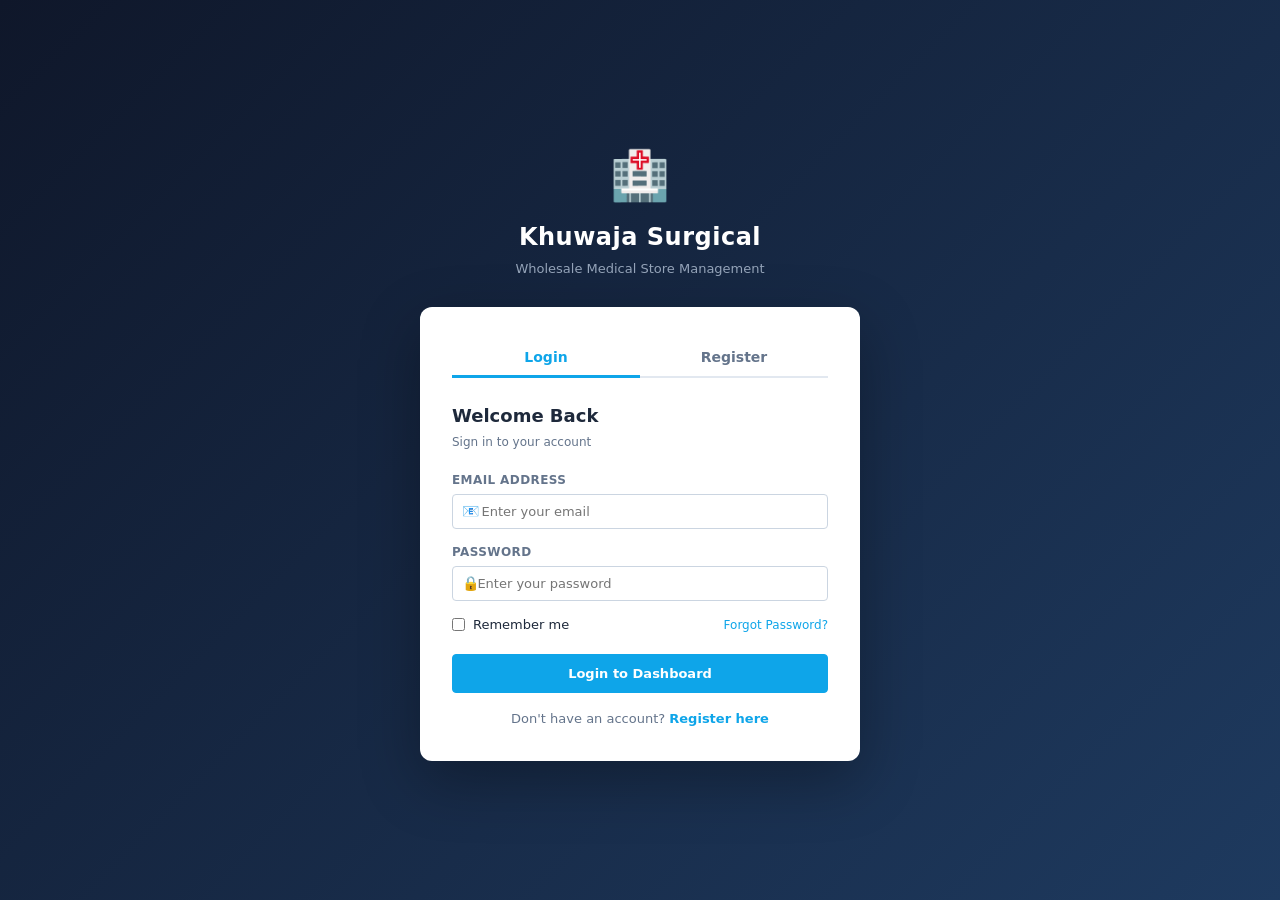
==== bills.html @ d651ba4a "Surgical Inventory System" ====
<!DOCTYPE html>
<html lang="en">

<head>
  <meta charset="UTF-8">
  <meta name="viewport" content="width=device-width, initial-scale=1.0">
  <title>Bills - Khuwaja Surgical</title>
  <link rel="stylesheet" href="css/styles.css">
  <link rel="stylesheet" href="css/dark-mode.css" id="dark-mode-css" disabled>
</head>

<body>

  <!-- ===== BILLS PAGE ===== -->

  <!-- Sidebar -->
  <aside class="sidebar" id="sidebar">
    <div class="sidebar-brand">
      <span class="brand-icon-sm">🏥</span>
      <span>Khuwaja Surgical</span>
    </div>
    <nav class="sidebar-nav">
      <a href="dashboard.html" class="nav-link">
        <span class="nav-icon">📊</span> Dashboard
      </a>
      <a href="inventory.html" class="nav-link">
        <span class="nav-icon">📦</span> Inventory
      </a>
      <a href="billing.html" class="nav-link">
        <span class="nav-icon">🧾</span> New Bill
      </a>
      <a href="bills.html" class="nav-link active">
        <span class="nav-icon">📋</span> Bills
      </a>
      <a href="settings.html" class="nav-link">
        <span class="nav-icon">⚙️</span> Settings
      </a>
    </nav>
    <div class="sidebar-footer">
      <a href="login.html" class="nav-link logout-link">
        <span class="nav-icon">🚪</span> Logout
      </a>
    </div>
  </aside>

  <!-- Main Wrapper -->
  <div class="main-wrapper">

    <!-- Header -->
    <header class="top-header">
      <button class="menu-toggle" id="menu-toggle">☰</button>
      <div class="header-title">All Bills</div>
      <div class="header-right">
        <button class="dark-toggle" id="dark-toggle" title="Toggle Dark Mode">🌙</button>
        <div class="user-badge">Admin</div>
      </div>
    </header>

    <!-- Page Content -->
    <main class="page-content">

      <!-- Filter / Search Row -->
      <div class="section-block">
        <div class="section-header-row">
          <h3 class="section-title">Invoice History</h3>
          <a href="billing.html" class="btn btn-primary btn-sm">➕ New Bill</a>
        </div>

        <div class="filter-bar">
          <input type="text" placeholder="🔍 Search by customer or bill #" class="search-input">
          <input type="date" class="filter-date" title="From Date">
          <input type="date" class="filter-date" title="To Date">
          <button class="btn btn-outline btn-sm">Filter</button>
        </div>

        <!-- Bills Table -->
        <div class="table-wrap">
          <table class="data-table">
            <thead>
              <tr>
                <th>Bill #</th>
                <th>Customer Name</th>
                <th>Phone</th>
                <th>Seller</th>
                <th>Date</th>
                <th>Items</th>
                <th>Total Amount</th>
                <th>Actions</th>
              </tr>
            </thead>
            <tbody>
              <tr>
                <td><strong>#1043</strong></td>
                <td>Walk-in Customer</td>
                <td>---</td>
                <td>Admin</td>
                <td>11 Mar 2026</td>
                <td>3</td>
                <td><strong>Rs. 8,658</strong></td>
                <td class="action-btns">
                  <button class="btn btn-sm btn-outline">🖨️ Print</button>
                  <button class="btn-icon btn-delete" title="Delete">🗑️</button>
                </td>
              </tr>
              <tr>
                <td><strong>#1042</strong></td>
                <td>Rehman Medical</td>
                <td>0301-2345678</td>
                <td>Admin</td>
                <td>11 Mar 2026</td>
                <td>5</td>
                <td><strong>Rs. 8,500</strong></td>
                <td class="action-btns">
                  <button class="btn btn-sm btn-outline">🖨️ Print</button>
                  <button class="btn-icon btn-delete" title="Delete">🗑️</button>
                </td>
              </tr>
              <tr>
                <td><strong>#1041</strong></td>
                <td>City Pharmacy</td>
                <td>0333-9876543</td>
                <td>Admin</td>
                <td>11 Mar 2026</td>
                <td>8</td>
                <td><strong>Rs. 12,300</strong></td>
                <td class="action-btns">
                  <button class="btn btn-sm btn-outline">🖨️ Print</button>
                  <button class="btn-icon btn-delete" title="Delete">🗑️</button>
                </td>
              </tr>
              <tr>
                <td><strong>#1040</strong></td>
                <td>Khan Surgical</td>
                <td>0345-1122334</td>
                <td>Admin</td>
                <td>10 Mar 2026</td>
                <td>2</td>
                <td><strong>Rs. 5,750</strong></td>
                <td class="action-btns">
                  <button class="btn btn-sm btn-outline">🖨️ Print</button>
                  <button class="btn-icon btn-delete" title="Delete">🗑️</button>
                </td>
              </tr>
              <tr>
                <td><strong>#1039</strong></td>
                <td>Al-Shifa Store</td>
                <td>0312-5566778</td>
                <td>Admin</td>
                <td>10 Mar 2026</td>
                <td>11</td>
                <td><strong>Rs. 18,900</strong></td>
                <td class="action-btns">
                  <button class="btn btn-sm btn-outline">🖨️ Print</button>
                  <button class="btn-icon btn-delete" title="Delete">🗑️</button>
                </td>
              </tr>
              <tr>
                <td><strong>#1038</strong></td>
                <td>Noor Medical Hall</td>
                <td>0322-9988776</td>
                <td>Admin</td>
                <td>09 Mar 2026</td>
                <td>6</td>
                <td><strong>Rs. 7,200</strong></td>
                <td class="action-btns">
                  <button class="btn btn-sm btn-outline">🖨️ Print</button>
                  <button class="btn-icon btn-delete" title="Delete">🗑️</button>
                </td>
              </tr>
              <tr>
                <td><strong>#1037</strong></td>
                <td>Bismillah Pharmacy</td>
                <td>0311-4433221</td>
                <td>Admin</td>
                <td>09 Mar 2026</td>
                <td>4</td>
                <td><strong>Rs. 3,450</strong></td>
                <td class="action-btns">
                  <button class="btn btn-sm btn-outline">🖨️ Print</button>
                  <button class="btn-icon btn-delete" title="Delete">🗑️</button>
                </td>
              </tr>
            </tbody>
          </table>
        </div>

        <!-- Summary Row -->
        <div class="bills-summary">
          <div class="summary-pill">
            Total Bills: <strong>7</strong>
          </div>
          <div class="summary-pill">
            Total Revenue: <strong>Rs. 64,758</strong>
          </div>
        </div>

        <!-- Pagination -->
        <div class="pagination">
          <button class="page-btn active">1</button>
          <button class="page-btn">2</button>
          <button class="page-btn">3</button>
          <button class="page-btn">Next ›</button>
        </div>

      </div>

    </main>
  </div>
  <script src="js/db.js"></script>
  <script src="js/helpers.js"></script>
  <script src="js/ui.js"></script>
  <script src="js/auth.js"></script>
  <script src="js/bills.js"></script>
  <script src="js/print.js"></script>
  <script src="js/backup.js"></script>
  <script>
    if ('serviceWorker' in navigator) {
      navigator.serviceWorker.register('service-worker.js')
        .then(() => console.log('SW: Registered ✓'))
        .catch(err => console.error('SW: Failed -', err));
    }
  </script>

</body>

</html>
---- css/styles.css ----
/* =====================================================
   css/styles.css
   Khuwaja Surgical — Main Stylesheet
   ===================================================== */

/* ---- CSS Variables (Light Mode Defaults) ---- */
:root {
  --bg-body: #f1f5f9;
  --bg-sidebar: #1e293b;
  --bg-header: #ffffff;
  --bg-card: #ffffff;
  --bg-input: #ffffff;
  --text-primary: #1e293b;
  --text-secondary: #64748b;
  --text-sidebar: #94a3b8;
  --text-sidebar-active: #ffffff;
  --accent: #0ea5e9;
  --accent-hover: #0284c7;
  --accent-green: #16a34a;
  --accent-red: #dc2626;
  --accent-yellow: #d97706;
  --accent-purple: #7c3aed;
  --border: #e2e8f0;
  --border-input: #cbd5e1;
  --shadow: 0 2px 8px rgba(0, 0, 0, 0.08);
  --shadow-card: 0 1px 4px rgba(0, 0, 0, 0.06);
  --sidebar-w: 240px;
  --header-h: 58px;
  --radius: 8px;
  --radius-sm: 4px;
}

/* ---- Reset & Base ---- */
*,
*::before,
*::after {
  box-sizing: border-box;
  margin: 0;
  padding: 0;
}

html {
  font-size: 14px;
}

body {
  font-family: 'Segoe UI', system-ui, -apple-system, sans-serif;
  background: var(--bg-body);
  color: var(--text-primary);
  line-height: 1.5;
}

a {
  text-decoration: none;
  color: inherit;
}

button {
  cursor: pointer;
  font-family: inherit;
}

input,
select,
textarea {
  font-family: inherit;
  font-size: 13px;
}

/* ===================================================
   LOGIN PAGE
   =================================================== */
.login-page {
  background: linear-gradient(135deg, #0f172a 0%, #1e3a5f 100%);
  min-height: 100vh;
  display: flex;
  align-items: center;
  justify-content: center;
  padding: 24px;
}

.login-wrapper {
  width: 100%;
  max-width: 440px;
}

.login-brand {
  text-align: center;
  margin-bottom: 28px;
  color: #ffffff;
}

.login-brand .brand-icon {
  font-size: 48px;
  display: block;
  margin-bottom: 8px;
}

.login-brand h1 {
  font-size: 24px;
  font-weight: 700;
  letter-spacing: 0.5px;
}

.login-brand p {
  font-size: 13px;
  color: #94a3b8;
  margin-top: 4px;
}

.login-card {
  background: #ffffff;
  border-radius: 12px;
  padding: 32px;
  box-shadow: 0 20px 60px rgba(0, 0, 0, 0.3);
}

/* Auth Tabs */
.auth-tabs {
  display: flex;
  border-bottom: 2px solid var(--border);
  margin-bottom: 24px;
}

.tab-btn {
  flex: 1;
  padding: 10px;
  background: none;
  border: none;
  font-size: 14px;
  font-weight: 600;
  color: var(--text-secondary);
  border-bottom: 3px solid transparent;
  margin-bottom: -2px;
  transition: all 0.2s;
}

.tab-btn.active {
  color: var(--accent);
  border-bottom-color: var(--accent);
}

.tab-btn:hover {
  color: var(--accent);
}

/* Form Titles */
.form-title {
  font-size: 18px;
  font-weight: 700;
  margin-bottom: 4px;
}

.form-subtitle {
  font-size: 12px;
  color: var(--text-secondary);
  margin-bottom: 20px;
}

/* Auth Form */
.auth-form {
  display: block;
}

.auth-form.hidden {
  display: none;
}

/* Input Icon Wrap */
.input-icon-wrap {
  position: relative;
}

.input-icon {
  position: absolute;
  left: 10px;
  top: 50%;
  transform: translateY(-50%);
  font-size: 14px;
  pointer-events: none;
}

.input-icon-wrap input {
  width: 100%;
  padding: 10px 12px 10px 36px;
  border: 1.5px solid var(--border-input);
  border-radius: var(--radius-sm);
  outline: none;
  background: var(--bg-input);
  color: var(--text-primary);
  transition: border-color 0.2s;
}

.input-icon-wrap input:focus {
  border-color: var(--accent);
}

/* Form Options */
.form-options {
  display: flex;
  justify-content: space-between;
  align-items: center;
  margin: 12px 0 20px;
}

.forgot-link {
  font-size: 12px;
  color: var(--accent);
}

.forgot-link:hover {
  text-decoration: underline;
}

/* Switch Auth */
.switch-auth {
  text-align: center;
  margin-top: 16px;
  font-size: 13px;
  color: var(--text-secondary);
}

.switch-auth a {
  color: var(--accent);
  font-weight: 600;
}

/* ===================================================
   LAYOUT: SIDEBAR + MAIN
   =================================================== */
.sidebar {
  position: fixed;
  top: 0;
  left: 0;
  bottom: 0;
  width: var(--sidebar-w);
  background: var(--bg-sidebar);
  display: flex;
  flex-direction: column;
  z-index: 100;
  transition: transform 0.3s;
}

.sidebar-brand {
  display: flex;
  align-items: center;
  gap: 10px;
  padding: 18px 20px;
  font-size: 15px;
  font-weight: 700;
  color: #ffffff;
  border-bottom: 1px solid rgba(255, 255, 255, 0.08);
  white-space: nowrap;
}

.brand-icon-sm {
  font-size: 22px;
}

/* Sidebar Nav */
.sidebar-nav {
  flex: 1;
  padding: 12px 0;
  overflow-y: auto;
}

.nav-link {
  display: flex;
  align-items: center;
  gap: 10px;
  padding: 11px 20px;
  color: var(--text-sidebar);
  font-size: 13.5px;
  font-weight: 500;
  border-left: 3px solid transparent;
  transition: all 0.2s;
}

.nav-link:hover {
  background: rgba(255, 255, 255, 0.05);
  color: #ffffff;
}

.nav-link.active {
  background: rgba(14, 165, 233, 0.15);
  color: #ffffff;
  border-left-color: var(--accent);
}

.nav-icon {
  font-size: 16px;
}

.sidebar-footer {
  border-top: 1px solid rgba(255, 255, 255, 0.08);
  padding: 8px 0;
}

.logout-link:hover {
  background: rgba(220, 38, 38, 0.15) !important;
  color: #fca5a5 !important;
}

/* ---- Main Wrapper ---- */
.main-wrapper {
  margin-left: var(--sidebar-w);
  min-height: 100vh;
  display: flex;
  flex-direction: column;
  transition: margin-left 0.3s;
}

/* ---- Top Header ---- */
.top-header {
  position: sticky;
  top: 0;
  height: var(--header-h);
  background: var(--bg-header);
  border-bottom: 1px solid var(--border);
  display: flex;
  align-items: center;
  padding: 0 20px;
  gap: 16px;
  z-index: 50;
  box-shadow: var(--shadow-card);
}

.header-title {
  flex: 1;
  font-size: 15px;
  font-weight: 700;
  color: var(--text-primary);
}

.header-right {
  display: flex;
  align-items: center;
  gap: 12px;
}

.menu-toggle {
  background: none;
  border: none;
  font-size: 20px;
  color: var(--text-secondary);
  display: none;
  padding: 4px;
}

.dark-toggle {
  background: none;
  border: 1.5px solid var(--border);
  border-radius: var(--radius-sm);
  padding: 5px 9px;
  font-size: 16px;
  color: var(--text-secondary);
  transition: all 0.2s;
}

.dark-toggle:hover {
  background: var(--bg-body);
  border-color: var(--accent);
}

.user-badge {
  background: var(--accent);
  color: #ffffff;
  padding: 5px 14px;
  border-radius: 20px;
  font-size: 12px;
  font-weight: 600;
}

/* ---- Page Content ---- */
.page-content {
  padding: 24px;
  flex: 1;
}

/* Page Header */
.page-header {
  margin-bottom: 24px;
}

.page-header h2 {
  font-size: 20px;
  font-weight: 700;
}

.page-date {
  color: var(--text-secondary);
  font-size: 13px;
  margin-top: 3px;
}

/* ===================================================
   SECTION BLOCKS
   =================================================== */
.section-block {
  background: var(--bg-card);
  border-radius: var(--radius);
  padding: 20px;
  margin-bottom: 20px;
  box-shadow: var(--shadow-card);
  border: 1px solid var(--border);
}

.section-title {
  font-size: 15px;
  font-weight: 700;
  margin-bottom: 16px;
  color: var(--text-primary);
  padding-bottom: 10px;
  border-bottom: 1px solid var(--border);
}

.section-header-row {
  display: flex;
  align-items: center;
  justify-content: space-between;
  flex-wrap: wrap;
  gap: 10px;
  margin-bottom: 12px;
}

.section-header-row .section-title {
  margin-bottom: 0;
  border-bottom: none;
  padding-bottom: 0;
}

/* ===================================================
   DASHBOARD — SUMMARY CARDS
   =================================================== */
.cards-grid {
  display: grid;
  grid-template-columns: repeat(4, 1fr);
  gap: 16px;
  margin-bottom: 20px;
}

.summary-card {
  background: var(--bg-card);
  border-radius: var(--radius);
  padding: 20px;
  display: flex;
  align-items: center;
  gap: 16px;
  box-shadow: var(--shadow-card);
  border-left: 4px solid;
  border-right: 1px solid var(--border);
  border-top: 1px solid var(--border);
  border-bottom: 1px solid var(--border);
}

.card-blue {
  border-left-color: var(--accent);
}

.card-red {
  border-left-color: var(--accent-red);
}

.card-green {
  border-left-color: var(--accent-green);
}

.card-purple {
  border-left-color: var(--accent-purple);
}

.card-icon {
  font-size: 32px;
}

.card-label {
  display: block;
  font-size: 12px;
  color: var(--text-secondary);
  margin-bottom: 4px;
}

.card-value {
  display: block;
  font-size: 20px;
  font-weight: 700;
  color: var(--text-primary);
}

/* Quick Actions */
.quick-actions {
  display: flex;
  gap: 12px;
  flex-wrap: wrap;
}

.quick-btn {
  display: inline-flex;
  align-items: center;
  gap: 8px;
  padding: 11px 20px;
  border-radius: var(--radius);
  font-size: 13.5px;
  font-weight: 600;
  color: #ffffff;
  transition: opacity 0.2s, transform 0.15s;
}

.quick-btn:hover {
  opacity: 0.9;
  transform: translateY(-1px);
}

.qb-blue {
  background: var(--accent);
}

.qb-green {
  background: var(--accent-green);
}

.qb-purple {
  background: var(--accent-purple);
}

/* ===================================================
   TABLES
   =================================================== */
.table-wrap {
  overflow-x: auto;
}

.data-table {
  width: 100%;
  border-collapse: collapse;
  font-size: 13px;
}

.data-table th {
  background: var(--bg-body);
  color: var(--text-secondary);
  padding: 10px 14px;
  text-align: left;
  font-weight: 600;
  border-bottom: 2px solid var(--border);
  white-space: nowrap;
}

.data-table td {
  padding: 11px 14px;
  border-bottom: 1px solid var(--border);
  color: var(--text-primary);
  vertical-align: middle;
}

.data-table tbody tr:hover {
  background: rgba(14, 165, 233, 0.04);
}

.data-table tbody tr:last-child td {
  border-bottom: none;
}

/* ===================================================
   BADGES
   =================================================== */
.badge {
  display: inline-block;
  padding: 3px 10px;
  border-radius: 20px;
  font-size: 11px;
  font-weight: 700;
  text-transform: uppercase;
  letter-spacing: 0.4px;
}

.badge-green {
  background: #dcfce7;
  color: #166534;
}

.badge-red {
  background: #fee2e2;
  color: #991b1b;
}

.badge-yellow {
  background: #fef3c7;
  color: #92400e;
}

/* ===================================================
   FORMS
   =================================================== */
.form-group {
  margin-bottom: 14px;
}

.form-group label {
  display: block;
  font-size: 12px;
  font-weight: 600;
  color: var(--text-secondary);
  margin-bottom: 5px;
  text-transform: uppercase;
  letter-spacing: 0.4px;
}

.form-group input,
.form-group select,
.form-group textarea {
  width: 100%;
  padding: 9px 12px;
  border: 1.5px solid var(--border-input);
  border-radius: var(--radius-sm);
  background: var(--bg-input);
  color: var(--text-primary);
  outline: none;
  transition: border-color 0.2s;
  font-size: 13px;
}

.form-group input:focus,
.form-group select:focus,
.form-group textarea:focus {
  border-color: var(--accent);
}

.form-group textarea {
  resize: vertical;
}

.field-hint {
  display: block;
  font-size: 11px;
  color: var(--text-secondary);
  margin-top: 4px;
}

.form-row {
  display: grid;
  grid-template-columns: repeat(auto-fit, minmax(180px, 1fr));
  gap: 14px;
}

.form-group-sm {
  min-width: 100px;
  max-width: 140px;
}

.form-group-btn {
  display: flex;
  flex-direction: column;
}

.form-actions {
  display: flex;
  gap: 10px;
  flex-wrap: wrap;
  margin-top: 6px;
}

/* ===================================================
   BUTTONS
   =================================================== */
.btn {
  display: inline-flex;
  align-items: center;
  gap: 6px;
  padding: 9px 18px;
  border-radius: var(--radius-sm);
  font-size: 13px;
  font-weight: 600;
  border: 1.5px solid transparent;
  transition: all 0.2s;
  white-space: nowrap;
}

.btn-primary {
  background: var(--accent);
  color: #ffffff;
  border-color: var(--accent);
}

.btn-primary:hover {
  background: var(--accent-hover);
  border-color: var(--accent-hover);
}

.btn-green {
  background: var(--accent-green);
  color: #ffffff;
  border-color: var(--accent-green);
}

.btn-outline {
  background: transparent;
  color: var(--text-primary);
  border-color: var(--border-input);
}

.btn-outline:hover {
  background: var(--bg-body);
}

.btn-full {
  width: 100%;
  justify-content: center;
  padding: 11px;
}

.btn-sm {
  padding: 6px 12px;
  font-size: 12px;
}

.btn-icon {
  background: none;
  border: none;
  font-size: 16px;
  padding: 4px 6px;
  border-radius: var(--radius-sm);
  transition: background 0.2s;
}

.btn-icon:hover {
  background: var(--bg-body);
}

.action-btns {
  white-space: nowrap;
}

/* ===================================================
   INVENTORY — ITEM FORM
   =================================================== */
.item-form {
  padding: 4px 0;
}

.search-bar {
  display: flex;
}

.search-input {
  padding: 8px 12px;
  border: 1.5px solid var(--border-input);
  border-radius: var(--radius-sm);
  background: var(--bg-input);
  color: var(--text-primary);
  font-size: 13px;
  width: 240px;
  outline: none;
}

.search-input:focus {
  border-color: var(--accent);
}

/* ===================================================
   BILLING / INVOICE
   =================================================== */
.invoice-wrapper {
  background: var(--bg-card);
  border: 1px solid var(--border);
  border-radius: var(--radius);
  padding: 24px;
  margin-bottom: 16px;
  box-shadow: var(--shadow-card);
}

.invoice-header {
  display: flex;
  justify-content: space-between;
  align-items: flex-start;
  flex-wrap: wrap;
  gap: 16px;
  margin-bottom: 20px;
  padding-bottom: 16px;
  border-bottom: 2px solid var(--border);
}

.invoice-shop-name {
  font-size: 20px;
  font-weight: 800;
  color: var(--accent);
}

.invoice-address {
  font-size: 12px;
  color: var(--text-secondary);
  margin-top: 4px;
}

.invoice-meta {
  text-align: right;
}

.meta-row {
  display: flex;
  justify-content: flex-end;
  gap: 8px;
  margin-bottom: 4px;
  font-size: 13px;
}

.meta-label {
  color: var(--text-secondary);
  font-weight: 600;
}

.meta-value {
  font-weight: 700;
  color: var(--text-primary);
}

.invoice-parties {
  display: grid;
  grid-template-columns: 1fr 1fr;
  gap: 20px;
  margin-bottom: 20px;
  padding-bottom: 16px;
  border-bottom: 1px solid var(--border);
}

.party-label {
  font-size: 12px;
  font-weight: 700;
  color: var(--text-secondary);
  text-transform: uppercase;
  letter-spacing: 0.5px;
  margin-bottom: 10px;
}

.add-item-row {
  margin-bottom: 20px;
  padding-bottom: 16px;
  border-bottom: 1px solid var(--border);
}

.item-add-form {
  display: flex;
  flex-wrap: wrap;
  gap: 12px;
  align-items: flex-end;
}

.invoice-items {
  margin-bottom: 16px;
}

.invoice-table {
  font-size: 13px;
}

/* Totals */
.invoice-totals {
  display: flex;
  justify-content: space-between;
  align-items: flex-start;
  flex-wrap: wrap;
  gap: 16px;
  margin-top: 16px;
  padding-top: 16px;
  border-top: 2px solid var(--border);
}

.totals-left {
  min-width: 220px;
}

.totals-right {
  min-width: 260px;
}

.totals-table {
  width: 100%;
  font-size: 13px;
}

.totals-table td {
  padding: 5px 8px;
}

.totals-label {
  color: var(--text-secondary);
  font-weight: 600;
  text-align: right;
  width: 50%;
}

.totals-value {
  text-align: right;
  font-weight: 600;
}

.grand-total-row td {
  background: var(--bg-body);
  font-size: 15px;
  font-weight: 800;
  border-top: 1.5px solid var(--border);
  border-bottom: 1.5px solid var(--border);
}

.grand-total-val {
  color: var(--accent-green);
}

.balance-val {
  color: var(--accent);
}

.discount-input {
  width: 90px;
  padding: 4px 8px;
  border: 1.5px solid var(--border-input);
  border-radius: var(--radius-sm);
  background: var(--bg-input);
  color: var(--text-primary);
}

.invoice-actions {
  display: flex;
  gap: 10px;
  flex-wrap: wrap;
}

/* Print-only elements hidden on screen */
.print-only {
  display: none;
}

/* ===================================================
   BILLS PAGE
   =================================================== */
.filter-bar {
  display: flex;
  gap: 10px;
  flex-wrap: wrap;
  margin-bottom: 14px;
  align-items: center;
}

.filter-date {
  padding: 8px 10px;
  border: 1.5px solid var(--border-input);
  border-radius: var(--radius-sm);
  background: var(--bg-input);
  color: var(--text-primary);
  font-size: 13px;
  outline: none;
}

.bills-summary {
  display: flex;
  gap: 12px;
  margin-top: 14px;
  flex-wrap: wrap;
}

.summary-pill {
  background: var(--bg-body);
  border: 1px solid var(--border);
  border-radius: 20px;
  padding: 5px 14px;
  font-size: 12.5px;
  color: var(--text-secondary);
}

.summary-pill strong {
  color: var(--text-primary);
}

/* ===================================================
   SETTINGS
   =================================================== */
.settings-form {
  max-width: 900px;
}

.checkbox-group {
  display: flex;
  flex-direction: column;
  gap: 8px;
  padding-top: 2px;
}

.checkbox-label {
  display: flex;
  align-items: center;
  gap: 8px;
  font-size: 13px;
  color: var(--text-primary);
  cursor: pointer;
  font-weight: normal;
  text-transform: none;
  letter-spacing: 0;
}

.checkbox-label input[type="checkbox"] {
  width: auto;
  accent-color: var(--accent);
}

/* ===================================================
   PAGINATION
   =================================================== */
.pagination {
  display: flex;
  gap: 6px;
  margin-top: 16px;
  flex-wrap: wrap;
}

.page-btn {
  padding: 6px 12px;
  background: var(--bg-card);
  border: 1.5px solid var(--border-input);
  border-radius: var(--radius-sm);
  font-size: 12.5px;
  color: var(--text-secondary);
  cursor: pointer;
  transition: all 0.2s;
}

.page-btn:hover,
.page-btn.active {
  background: var(--accent);
  color: #ffffff;
  border-color: var(--accent);
}

/* ===================================================
   PARTY PRINT ROW (billing — print info)
   =================================================== */
.party-print-row {
  display: flex;
  justify-content: space-between;
  font-size: 12px;
  margin-bottom: 12px;
  padding-bottom: 10px;
  border-bottom: 1px dashed var(--border);
}

/* ===================================================
   RESPONSIVE — MOBILE
   =================================================== */
@media (max-width: 768px) {

  .sidebar {
    transform: translateX(-100%);
  }

  .sidebar.open {
    transform: translateX(0);
  }

  .main-wrapper {
    margin-left: 0;
  }

  .menu-toggle {
    display: block;
  }

  .cards-grid {
    grid-template-columns: repeat(2, 1fr);
  }

  .invoice-parties {
    grid-template-columns: 1fr;
  }

  .invoice-totals {
    flex-direction: column;
  }

  .item-add-form {
    flex-direction: column;
  }

  .form-group-sm {
    max-width: 100%;
  }

  .login-card {
    padding: 24px 18px;
  }

  .page-content {
    padding: 16px;
  }
}

@media (max-width: 480px) {
  .cards-grid {
    grid-template-columns: 1fr;
  }

  .invoice-header {
    flex-direction: column;
  }

  .invoice-meta {
    text-align: left;
  }
}
---- css/dark-mode.css ----
/* =====================================================
   css/dark-mode.css
   Khuwaja Surgical — Dark Mode Overrides
   Apply by toggling this stylesheet or adding
   class="dark" to <html>/<body>
   ===================================================== */

/* Override CSS variables for dark mode */
:root {
  --bg-body: #0f172a;
  --bg-sidebar: #0d1520;
  --bg-header: #1e293b;
  --bg-card: #1e293b;
  --bg-input: #0f172a;
  --text-primary: #e2e8f0;
  --text-secondary: #94a3b8;
  --text-sidebar: #64748b;
  --border: #334155;
  --border-input: #475569;
  --shadow-card: 0 1px 4px rgba(0, 0, 0, 0.3);
}

/* Body base */
body {
  background: var(--bg-body);
  color: var(--text-primary);
}

/* Login page gradient — dark mode */
.login-page {
  background: linear-gradient(135deg, #020617 0%, #0f172a 100%);
}

.login-card {
  background: #1e293b;
  border: 1px solid #334155;
}

.login-brand p {
  color: #64748b;
}

/* Auth tabs */
.tab-btn {
  color: #64748b;
}

.tab-btn.active {
  color: #38bdf8;
  border-bottom-color: #38bdf8;
}

/* Sidebar */
.sidebar {
  background: #0d1520;
}

.sidebar-brand {
  border-bottom-color: rgba(255, 255, 255, 0.06);
}

.sidebar-footer {
  border-top-color: rgba(255, 255, 255, 0.06);
}

/* Top Header */
.top-header {
  background: #1e293b;
  border-bottom-color: #334155;
}

/* Cards */
.summary-card {
  background: #1e293b;
  border-right-color: #334155;
  border-top-color: #334155;
  border-bottom-color: #334155;
}

/* Section blocks */
.section-block {
  background: #1e293b;
  border-color: #334155;
}

.section-title {
  border-bottom-color: #334155;
}

/* Tables */
.data-table th {
  background: #0f172a;
  color: #64748b;
  border-bottom-color: #334155;
}

.data-table td {
  border-bottom-color: #334155;
}

.data-table tbody tr:hover {
  background: rgba(14, 165, 233, 0.07);
}

/* Badges — dark mode tint adjustments */
.badge-green {
  background: #14532d;
  color: #86efac;
}

.badge-red {
  background: #7f1d1d;
  color: #fca5a5;
}

.badge-yellow {
  background: #78350f;
  color: #fcd34d;
}

/* Inputs */
.form-group input,
.form-group select,
.form-group textarea,
.search-input,
.filter-date,
.discount-input {
  background: #0f172a;
  color: #e2e8f0;
  border-color: #475569;
}

.form-group input::placeholder,
.search-input::placeholder {
  color: #64748b;
}

.form-group input:focus,
.form-group select:focus,
.form-group textarea:focus,
.search-input:focus,
.filter-date:focus {
  border-color: #38bdf8;
}

/* Input icon wrap on login */
.input-icon-wrap input {
  background: #0f172a;
  color: #e2e8f0;
  border-color: #475569;
}

.input-icon-wrap input:focus {
  border-color: #38bdf8;
}

/* Buttons */
.btn-outline {
  color: #e2e8f0;
  border-color: #475569;
}

.btn-outline:hover {
  background: #0f172a;
}

.dark-toggle {
  border-color: #475569;
  color: #94a3b8;
}

.dark-toggle:hover {
  background: #0f172a;
  border-color: #38bdf8;
}

/* Quick buttons */
.quick-btn {
  filter: brightness(0.9);
}

.quick-btn:hover {
  filter: brightness(1);
}

/* Invoice */
.invoice-wrapper {
  background: #1e293b;
  border-color: #334155;
}

.invoice-header {
  border-bottom-color: #334155;
}

.invoice-parties {
  border-bottom-color: #334155;
}

.add-item-row {
  border-bottom-color: #334155;
}

.invoice-totals {
  border-top-color: #334155;
}

.grand-total-row td {
  background: #0f172a;
  border-color: #334155;
}

.party-print-row {
  border-bottom-color: #475569;
}

/* Pagination */
.page-btn {
  background: #1e293b;
  border-color: #475569;
  color: #94a3b8;
}

.page-btn:hover,
.page-btn.active {
  background: #0ea5e9;
  color: #ffffff;
  border-color: #0ea5e9;
}

/* Summary Pills */
.summary-pill {
  background: #0f172a;
  border-color: #334155;
  color: #94a3b8;
}

.summary-pill strong {
  color: #e2e8f0;
}

/* Page buttons */
.btn-icon:hover {
  background: #0f172a;
}

/* Auth form in dark mode */
.auth-form .form-title {
  color: #e2e8f0;
}

.auth-form .form-subtitle {
  color: #64748b;
}

.switch-auth {
  color: #94a3b8;
}

.switch-auth a {
  color: #38bdf8;
}

.forgot-link {
  color: #38bdf8;
}

/* Totals table */
.totals-table td {
  color: #e2e8f0;
}

.totals-label {
  color: #94a3b8;
}

/* Settings checkbox */
.checkbox-label {
  color: #e2e8f0;
}

/* Filter bar */
.filter-bar input {
  color: #e2e8f0;
}

/* Dark toggle icon swap */
/* Add this class via JS when dark mode is on */
.dark-mode-on .dark-toggle {
  content: "☀️";
}
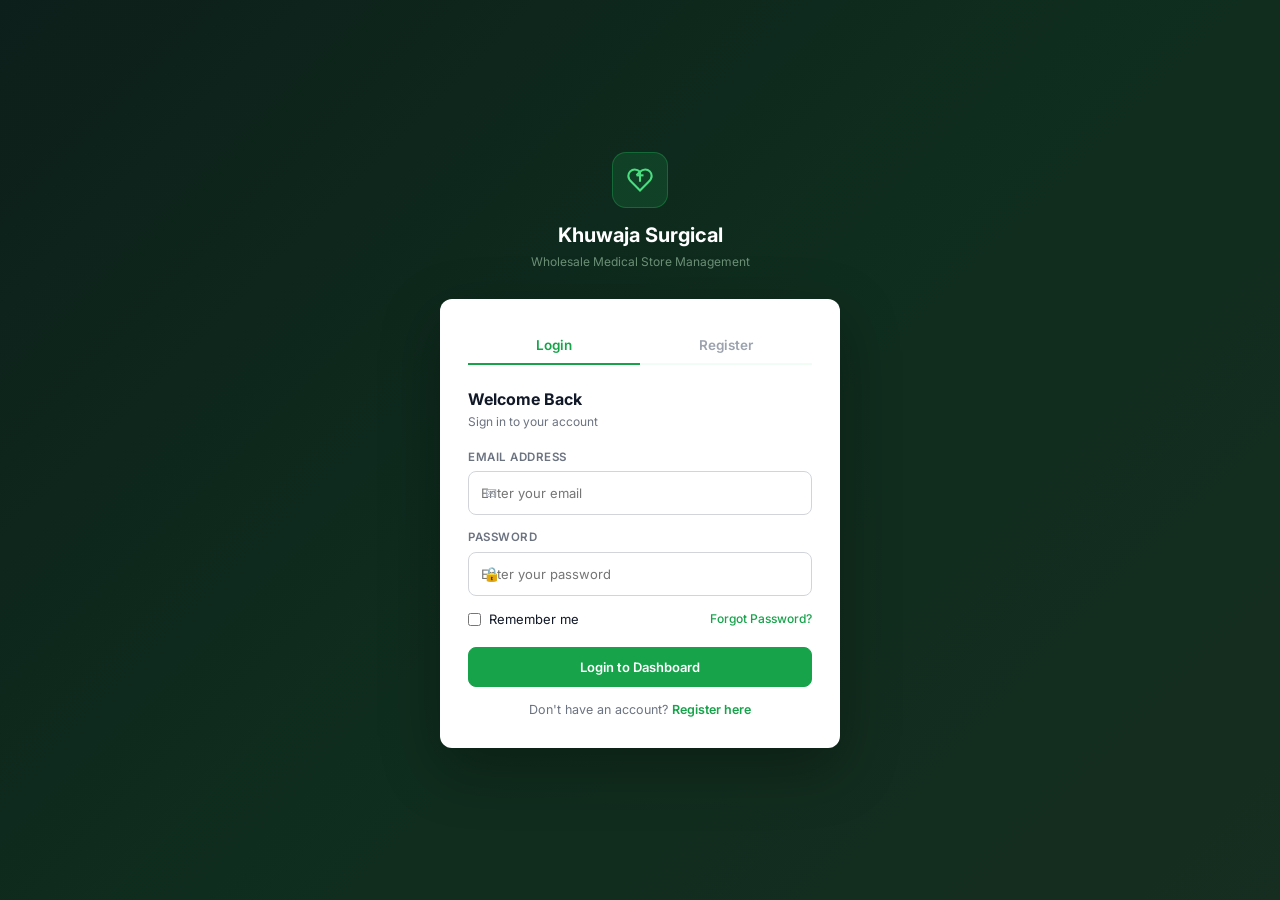
==== commit 1bbc1d9d: "Replace old inventory app with redesigned version" ====
--- a/bills.html
+++ b/bills.html
@@ -1,52 +1,30 @@
 <!DOCTYPE html>
 <html lang="en">
-
 <head>
-  <meta charset="UTF-8">
-  <meta name="viewport" content="width=device-width, initial-scale=1.0">
+  <meta charset="UTF-8"><meta name="viewport" content="width=device-width, initial-scale=1.0">
   <title>Bills - Khuwaja Surgical</title>
   <link rel="stylesheet" href="css/styles.css">
   <link rel="stylesheet" href="css/dark-mode.css" id="dark-mode-css" disabled>
 </head>
-
 <body>
-
-  <!-- ===== BILLS PAGE ===== -->
-
-  <!-- Sidebar -->
   <aside class="sidebar" id="sidebar">
     <div class="sidebar-brand">
-      <span class="brand-icon-sm">🏥</span>
+      <div class="brand-icon-sm"><svg width="18" height="18" fill="none" stroke="#4ade80" stroke-width="2" viewBox="0 0 24 24"><path d="M19 14c1.49-1.46 3-3.21 3-5.5A5.5 5.5 0 0 0 16.5 3c-1.76 0-3 .5-4.5 2-1.5-1.5-2.74-2-4.5-2A5.5 5.5 0 0 0 2 8.5c0 2.3 1.5 4.05 3 5.5l7 7Z"/></svg></div>
       <span>Khuwaja Surgical</span>
     </div>
     <nav class="sidebar-nav">
-      <a href="dashboard.html" class="nav-link">
-        <span class="nav-icon">📊</span> Dashboard
-      </a>
-      <a href="inventory.html" class="nav-link">
-        <span class="nav-icon">📦</span> Inventory
-      </a>
-      <a href="billing.html" class="nav-link">
-        <span class="nav-icon">🧾</span> New Bill
-      </a>
-      <a href="bills.html" class="nav-link active">
-        <span class="nav-icon">📋</span> Bills
-      </a>
-      <a href="settings.html" class="nav-link">
-        <span class="nav-icon">⚙️</span> Settings
-      </a>
+      <a href="dashboard.html" class="nav-link"><span class="nav-icon"><svg width="16" height="16" fill="none" stroke="currentColor" stroke-width="2" viewBox="0 0 24 24"><rect x="3" y="3" width="7" height="7" rx="1"/><rect x="14" y="3" width="7" height="7" rx="1"/><rect x="3" y="14" width="7" height="7" rx="1"/><rect x="14" y="14" width="7" height="7" rx="1"/></svg></span>Dashboard</a>
+      <a href="inventory.html" class="nav-link"><span class="nav-icon"><svg width="16" height="16" fill="none" stroke="currentColor" stroke-width="2" viewBox="0 0 24 24"><path d="M21 8a2 2 0 0 0-1-1.73l-7-4a2 2 0 0 0-2 0l-7 4A2 2 0 0 0 3 8v8a2 2 0 0 0 1 1.73l7 4a2 2 0 0 0 2 0l7-4A2 2 0 0 0 21 16Z"/><path d="m3.3 7 8.7 5 8.7-5"/><path d="M12 22V12"/></svg></span>Inventory</a>
+      <a href="billing.html" class="nav-link"><span class="nav-icon"><svg width="16" height="16" fill="none" stroke="currentColor" stroke-width="2" viewBox="0 0 24 24"><path d="M14 2H6a2 2 0 0 0-2 2v16a2 2 0 0 0 2 2h12a2 2 0 0 0 2-2V8Z"/><polyline points="14 2 14 8 20 8"/><line x1="16" y1="13" x2="8" y2="13"/><line x1="16" y1="17" x2="8" y2="17"/></svg></span>New Bill</a>
+      <a href="bills.html" class="nav-link active"><span class="nav-icon"><svg width="16" height="16" fill="none" stroke="currentColor" stroke-width="2" viewBox="0 0 24 24"><path d="M9 11l3 3L22 4"/><path d="M21 12v7a2 2 0 0 1-2 2H5a2 2 0 0 1-2-2V5a2 2 0 0 1 2-2h11"/></svg></span>Bills</a>
+      <a href="settings.html" class="nav-link"><span class="nav-icon"><svg width="16" height="16" fill="none" stroke="currentColor" stroke-width="2" viewBox="0 0 24 24"><circle cx="12" cy="12" r="3"/><path d="M19.4 15a1.65 1.65 0 0 0 .33 1.82l.06.06a2 2 0 0 1-2.83 2.83l-.06-.06a1.65 1.65 0 0 0-1.82-.33 1.65 1.65 0 0 0-1 1.51V21a2 2 0 0 1-4 0v-.09A1.65 1.65 0 0 0 9 19.4a1.65 1.65 0 0 0-1.82.33l-.06.06a2 2 0 0 1-2.83-2.83l.06-.06A1.65 1.65 0 0 0 4.68 15a1.65 1.65 0 0 0-1.51-1H3a2 2 0 0 1 0-4h.09A1.65 1.65 0 0 0 4.6 9a1.65 1.65 0 0 0-.33-1.82l-.06-.06a2 2 0 0 1 2.83-2.83l.06.06A1.65 1.65 0 0 0 9 4.68a1.65 1.65 0 0 0 1-1.51V3a2 2 0 0 1 4 0v.09a1.65 1.65 0 0 0 1 1.51 1.65 1.65 0 0 0 1.82-.33l.06-.06a2 2 0 0 1 2.83 2.83l-.06.06A1.65 1.65 0 0 0 19.4 9a1.65 1.65 0 0 0 1.51 1H21a2 2 0 0 1 0 4h-.09a1.65 1.65 0 0 0-1.51 1Z"/></svg></span>Settings</a>
     </nav>
     <div class="sidebar-footer">
-      <a href="login.html" class="nav-link logout-link">
-        <span class="nav-icon">🚪</span> Logout
-      </a>
+      <a href="login.html" class="nav-link logout-link"><span class="nav-icon"><svg width="16" height="16" fill="none" stroke="currentColor" stroke-width="2" viewBox="0 0 24 24"><path d="M9 21H5a2 2 0 0 1-2-2V5a2 2 0 0 1 2-2h4"/><polyline points="16 17 21 12 16 7"/><line x1="21" y1="12" x2="9" y2="12"/></svg></span>Logout</a>
     </div>
   </aside>
 
-  <!-- Main Wrapper -->
   <div class="main-wrapper">
-
-    <!-- Header -->
     <header class="top-header">
       <button class="menu-toggle" id="menu-toggle">☰</button>
       <div class="header-title">All Bills</div>
@@ -55,172 +33,50 @@
         <div class="user-badge">Admin</div>
       </div>
     </header>
-
-    <!-- Page Content -->
     <main class="page-content">
-
-      <!-- Filter / Search Row -->
+      <div class="page-header">
+        <h2>Bills</h2>
+        <p class="page-date">Invoice history and records</p>
+      </div>
       <div class="section-block">
         <div class="section-header-row">
           <h3 class="section-title">Invoice History</h3>
-          <a href="billing.html" class="btn btn-primary btn-sm">➕ New Bill</a>
+          <a href="billing.html" class="btn btn-primary btn-sm">+ New Bill</a>
         </div>
-
         <div class="filter-bar">
-          <input type="text" placeholder="🔍 Search by customer or bill #" class="search-input">
+          <input type="text" placeholder="Search by customer or bill #" class="search-input">
           <input type="date" class="filter-date" title="From Date">
           <input type="date" class="filter-date" title="To Date">
           <button class="btn btn-outline btn-sm">Filter</button>
         </div>
-
-        <!-- Bills Table -->
         <div class="table-wrap">
           <table class="data-table">
-            <thead>
-              <tr>
-                <th>Bill #</th>
-                <th>Customer Name</th>
-                <th>Phone</th>
-                <th>Seller</th>
-                <th>Date</th>
-                <th>Items</th>
-                <th>Total Amount</th>
-                <th>Actions</th>
-              </tr>
-            </thead>
+            <thead><tr><th>Bill #</th><th>Customer Name</th><th>Phone</th><th>Seller</th><th>Date</th><th>Items</th><th>Total Amount</th><th>Actions</th></tr></thead>
             <tbody>
-              <tr>
-                <td><strong>#1043</strong></td>
-                <td>Walk-in Customer</td>
-                <td>---</td>
-                <td>Admin</td>
-                <td>11 Mar 2026</td>
-                <td>3</td>
-                <td><strong>Rs. 8,658</strong></td>
-                <td class="action-btns">
-                  <button class="btn btn-sm btn-outline">🖨️ Print</button>
-                  <button class="btn-icon btn-delete" title="Delete">🗑️</button>
-                </td>
-              </tr>
-              <tr>
-                <td><strong>#1042</strong></td>
-                <td>Rehman Medical</td>
-                <td>0301-2345678</td>
-                <td>Admin</td>
-                <td>11 Mar 2026</td>
-                <td>5</td>
-                <td><strong>Rs. 8,500</strong></td>
-                <td class="action-btns">
-                  <button class="btn btn-sm btn-outline">🖨️ Print</button>
-                  <button class="btn-icon btn-delete" title="Delete">🗑️</button>
-                </td>
-              </tr>
-              <tr>
-                <td><strong>#1041</strong></td>
-                <td>City Pharmacy</td>
-                <td>0333-9876543</td>
-                <td>Admin</td>
-                <td>11 Mar 2026</td>
-                <td>8</td>
-                <td><strong>Rs. 12,300</strong></td>
-                <td class="action-btns">
-                  <button class="btn btn-sm btn-outline">🖨️ Print</button>
-                  <button class="btn-icon btn-delete" title="Delete">🗑️</button>
-                </td>
-              </tr>
-              <tr>
-                <td><strong>#1040</strong></td>
-                <td>Khan Surgical</td>
-                <td>0345-1122334</td>
-                <td>Admin</td>
-                <td>10 Mar 2026</td>
-                <td>2</td>
-                <td><strong>Rs. 5,750</strong></td>
-                <td class="action-btns">
-                  <button class="btn btn-sm btn-outline">🖨️ Print</button>
-                  <button class="btn-icon btn-delete" title="Delete">🗑️</button>
-                </td>
-              </tr>
-              <tr>
-                <td><strong>#1039</strong></td>
-                <td>Al-Shifa Store</td>
-                <td>0312-5566778</td>
-                <td>Admin</td>
-                <td>10 Mar 2026</td>
-                <td>11</td>
-                <td><strong>Rs. 18,900</strong></td>
-                <td class="action-btns">
-                  <button class="btn btn-sm btn-outline">🖨️ Print</button>
-                  <button class="btn-icon btn-delete" title="Delete">🗑️</button>
-                </td>
-              </tr>
-              <tr>
-                <td><strong>#1038</strong></td>
-                <td>Noor Medical Hall</td>
-                <td>0322-9988776</td>
-                <td>Admin</td>
-                <td>09 Mar 2026</td>
-                <td>6</td>
-                <td><strong>Rs. 7,200</strong></td>
-                <td class="action-btns">
-                  <button class="btn btn-sm btn-outline">🖨️ Print</button>
-                  <button class="btn-icon btn-delete" title="Delete">🗑️</button>
-                </td>
-              </tr>
-              <tr>
-                <td><strong>#1037</strong></td>
-                <td>Bismillah Pharmacy</td>
-                <td>0311-4433221</td>
-                <td>Admin</td>
-                <td>09 Mar 2026</td>
-                <td>4</td>
-                <td><strong>Rs. 3,450</strong></td>
-                <td class="action-btns">
-                  <button class="btn btn-sm btn-outline">🖨️ Print</button>
-                  <button class="btn-icon btn-delete" title="Delete">🗑️</button>
-                </td>
-              </tr>
+              <tr><td><strong>#1043</strong></td><td>Walk-in Customer</td><td>---</td><td>Admin</td><td>11 Mar 2026</td><td>3</td><td><strong>Rs. 8,658</strong></td><td class="action-btns"><button class="btn btn-sm btn-outline">Print</button> <button class="btn-delete-item">Delete</button></td></tr>
+              <tr><td><strong>#1042</strong></td><td>Rehman Medical</td><td>0301-2345678</td><td>Admin</td><td>11 Mar 2026</td><td>5</td><td><strong>Rs. 8,500</strong></td><td class="action-btns"><button class="btn btn-sm btn-outline">Print</button> <button class="btn-delete-item">Delete</button></td></tr>
+              <tr><td><strong>#1041</strong></td><td>City Pharmacy</td><td>0333-9876543</td><td>Admin</td><td>11 Mar 2026</td><td>8</td><td><strong>Rs. 12,300</strong></td><td class="action-btns"><button class="btn btn-sm btn-outline">Print</button> <button class="btn-delete-item">Delete</button></td></tr>
+              <tr><td><strong>#1040</strong></td><td>Khan Surgical</td><td>0345-1122334</td><td>Admin</td><td>10 Mar 2026</td><td>2</td><td><strong>Rs. 5,750</strong></td><td class="action-btns"><button class="btn btn-sm btn-outline">Print</button> <button class="btn-delete-item">Delete</button></td></tr>
+              <tr><td><strong>#1039</strong></td><td>Al-Shifa Store</td><td>0312-5566778</td><td>Admin</td><td>10 Mar 2026</td><td>11</td><td><strong>Rs. 18,900</strong></td><td class="action-btns"><button class="btn btn-sm btn-outline">Print</button> <button class="btn-delete-item">Delete</button></td></tr>
             </tbody>
           </table>
         </div>
-
-        <!-- Summary Row -->
         <div class="bills-summary">
-          <div class="summary-pill">
-            Total Bills: <strong>7</strong>
-          </div>
-          <div class="summary-pill">
-            Total Revenue: <strong>Rs. 64,758</strong>
-          </div>
+          <div class="summary-pill">Total Bills: <strong>7</strong></div>
+          <div class="summary-pill">Total Revenue: <strong>Rs. 64,758</strong></div>
         </div>
-
-        <!-- Pagination -->
         <div class="pagination">
           <button class="page-btn active">1</button>
           <button class="page-btn">2</button>
           <button class="page-btn">3</button>
-          <button class="page-btn">Next ›</button>
+          <button class="page-btn">Next</button>
         </div>
-
       </div>
-
     </main>
   </div>
-  <script src="js/db.js"></script>
-  <script src="js/helpers.js"></script>
-  <script src="js/ui.js"></script>
-  <script src="js/auth.js"></script>
-  <script src="js/bills.js"></script>
-  <script src="js/print.js"></script>
-  <script src="js/backup.js"></script>
-  <script>
-    if ('serviceWorker' in navigator) {
-      navigator.serviceWorker.register('service-worker.js')
-        .then(() => console.log('SW: Registered ✓'))
-        .catch(err => console.error('SW: Failed -', err));
-    }
-  </script>
-
+  <script src="js/db.js"></script><script src="js/helpers.js"></script><script src="js/ui.js"></script>
+  <script src="js/auth.js"></script><script src="js/bills.js"></script><script src="js/print.js"></script>
+  <script src="js/backup.js"></script><script src="js/chatbot.js"></script>
+  <script>if('serviceWorker'in navigator)navigator.serviceWorker.register('service-worker.js');</script>
 </body>
-
-</html>+</html>
--- a/css/styles.css
+++ b/css/styles.css
@@ -1,1107 +1,333 @@
-/* =====================================================
-   css/styles.css
-   Khuwaja Surgical — Main Stylesheet
-   ===================================================== */
-
-/* ---- CSS Variables (Light Mode Defaults) ---- */
+@import url('https://fonts.googleapis.com/css2?family=Inter:wght@300;400;500;600;700;800&display=swap');
+
 :root {
-  --bg-body: #f1f5f9;
-  --bg-sidebar: #1e293b;
-  --bg-header: #ffffff;
-  --bg-card: #ffffff;
-  --bg-input: #ffffff;
-  --text-primary: #1e293b;
-  --text-secondary: #64748b;
-  --text-sidebar: #94a3b8;
-  --text-sidebar-active: #ffffff;
-  --accent: #0ea5e9;
-  --accent-hover: #0284c7;
-  --accent-green: #16a34a;
-  --accent-red: #dc2626;
-  --accent-yellow: #d97706;
-  --accent-purple: #7c3aed;
-  --border: #e2e8f0;
-  --border-input: #cbd5e1;
-  --shadow: 0 2px 8px rgba(0, 0, 0, 0.08);
-  --shadow-card: 0 1px 4px rgba(0, 0, 0, 0.06);
-  --sidebar-w: 240px;
-  --header-h: 58px;
-  --radius: 8px;
-  --radius-sm: 4px;
-}
-
-/* ---- Reset & Base ---- */
-*,
-*::before,
-*::after {
-  box-sizing: border-box;
-  margin: 0;
-  padding: 0;
-}
-
-html {
-  font-size: 14px;
-}
-
-body {
-  font-family: 'Segoe UI', system-ui, -apple-system, sans-serif;
-  background: var(--bg-body);
-  color: var(--text-primary);
-  line-height: 1.5;
-}
-
-a {
-  text-decoration: none;
-  color: inherit;
-}
-
-button {
-  cursor: pointer;
-  font-family: inherit;
-}
-
-input,
-select,
-textarea {
-  font-family: inherit;
-  font-size: 13px;
-}
-
-/* ===================================================
-   LOGIN PAGE
-   =================================================== */
+  --sidebar-bg: #0d1f1a;
+  --sidebar-hover: rgba(255,255,255,0.06);
+  --sidebar-active-bg: #1a3a2e;
+  --sidebar-active-border: #22c55e;
+  --sidebar-text: #8ab09a;
+  --sidebar-text-active: #ffffff;
+  --sidebar-w: 220px;
+
+  --accent: #16a34a;
+  --accent-hover: #15803d;
+  --accent-light: #f0fdf4;
+  --accent-border: #bbf7d0;
+
+  --bg: #f8fafc;
+  --card: #ffffff;
+  --border: #e8f5ec;
+  --border-input: #d1d5db;
+
+  --text: #111827;
+  --text-2: #6b7280;
+  --text-3: #9ca3af;
+
+  --red: #ef4444;
+  --red-bg: #fef2f2;
+  --yellow: #f59e0b;
+  --yellow-bg: #fffbeb;
+  --blue: #3b82f6;
+  --blue-bg: #eff6ff;
+  --purple: #8b5cf6;
+  --purple-bg: #f5f3ff;
+
+  --shadow-sm: 0 1px 3px rgba(0,0,0,0.06);
+  --shadow: 0 4px 16px rgba(0,0,0,0.06);
+  --radius: 12px;
+  --radius-sm: 8px;
+  --header-h: 64px;
+}
+
+*, *::before, *::after { box-sizing: border-box; margin: 0; padding: 0; }
+html { font-size: 14px; }
+body { font-family: 'Inter', system-ui, sans-serif; background: var(--bg); color: var(--text); line-height: 1.5; -webkit-font-smoothing: antialiased; }
+a { text-decoration: none; color: inherit; }
+button { cursor: pointer; font-family: inherit; }
+input, select, textarea { font-family: inherit; font-size: 13px; }
+
+/* ── LOGIN ── */
 .login-page {
-  background: linear-gradient(135deg, #0f172a 0%, #1e3a5f 100%);
+  background: linear-gradient(135deg, #0d1f1a 0%, #0f2d1e 50%, #162d20 100%);
   min-height: 100vh;
+  display: flex; align-items: center; justify-content: center; padding: 24px;
+}
+.login-wrapper { width: 100%; max-width: 400px; }
+.login-brand { text-align: center; margin-bottom: 28px; }
+.login-brand .brand-icon {
+  width: 56px; height: 56px; border-radius: 14px;
+  background: rgba(34,197,94,0.15); border: 1px solid rgba(34,197,94,0.3);
+  display: flex; align-items: center; justify-content: center; margin: 0 auto 12px;
+  font-size: 24px;
+}
+.login-brand h1 { font-size: 20px; font-weight: 700; color: #fff; }
+.login-brand p { font-size: 12px; color: #6b8f75; margin-top: 3px; }
+.login-card { background: #fff; border-radius: var(--radius); padding: 28px; box-shadow: 0 20px 60px rgba(0,0,0,0.3); }
+.auth-tabs { display: flex; border-bottom: 2px solid #f0fdf4; margin-bottom: 22px; }
+.tab-btn { flex: 1; padding: 10px; background: none; border: none; font-size: 13.5px; font-weight: 600; color: var(--text-3); border-bottom: 2px solid transparent; margin-bottom: -2px; transition: all .2s; }
+.tab-btn.active { color: var(--accent); border-bottom-color: var(--accent); }
+.tab-btn:hover { color: var(--accent); }
+.form-title { font-size: 16px; font-weight: 700; margin-bottom: 2px; }
+.form-subtitle { font-size: 12px; color: var(--text-2); margin-bottom: 18px; }
+.auth-form { display: block; }
+.auth-form.hidden { display: none; }
+.input-icon-wrap {
+  position: relative;
+}
+
+.input-icon {
+  position: absolute;
+  left: 14px;
+  top: 50%;
+  width: 18px;
+  height: 18px;
   display: flex;
   align-items: center;
   justify-content: center;
-  padding: 24px;
-}
-
-.login-wrapper {
-  width: 100%;
-  max-width: 440px;
-}
-
-.login-brand {
-  text-align: center;
-  margin-bottom: 28px;
-  color: #ffffff;
-}
-
-.login-brand .brand-icon {
-  font-size: 48px;
-  display: block;
-  margin-bottom: 8px;
-}
-
-.login-brand h1 {
-  font-size: 24px;
-  font-weight: 700;
-  letter-spacing: 0.5px;
-}
-
-.login-brand p {
-  font-size: 13px;
-  color: #94a3b8;
-  margin-top: 4px;
-}
-
-.login-card {
-  background: #ffffff;
-  border-radius: 12px;
-  padding: 32px;
-  box-shadow: 0 20px 60px rgba(0, 0, 0, 0.3);
-}
-
-/* Auth Tabs */
-.auth-tabs {
-  display: flex;
-  border-bottom: 2px solid var(--border);
-  margin-bottom: 24px;
-}
-
-.tab-btn {
-  flex: 1;
-  padding: 10px;
-  background: none;
-  border: none;
-  font-size: 14px;
-  font-weight: 600;
-  color: var(--text-secondary);
-  border-bottom: 3px solid transparent;
-  margin-bottom: -2px;
-  transition: all 0.2s;
-}
-
-.tab-btn.active {
-  color: var(--accent);
-  border-bottom-color: var(--accent);
-}
-
-.tab-btn:hover {
-  color: var(--accent);
-}
-
-/* Form Titles */
-.form-title {
-  font-size: 18px;
-  font-weight: 700;
-  margin-bottom: 4px;
-}
-
-.form-subtitle {
-  font-size: 12px;
-  color: var(--text-secondary);
-  margin-bottom: 20px;
-}
-
-/* Auth Form */
-.auth-form {
-  display: block;
-}
-
-.auth-form.hidden {
-  display: none;
-}
-
-/* Input Icon Wrap */
-.input-icon-wrap {
-  position: relative;
-}
-
-.input-icon {
-  position: absolute;
-  left: 10px;
-  top: 50%;
   transform: translateY(-50%);
   font-size: 14px;
+  line-height: 1;
   pointer-events: none;
+  color: var(--text-3);
+  z-index: 1;
 }
 
 .input-icon-wrap input {
   width: 100%;
-  padding: 10px 12px 10px 36px;
+  min-height: 44px;
+  padding: 11px 14px 11px 44px;
   border: 1.5px solid var(--border-input);
   border-radius: var(--radius-sm);
   outline: none;
-  background: var(--bg-input);
-  color: var(--text-primary);
-  transition: border-color 0.2s;
+  transition: border-color .2s, box-shadow .2s, background-color .2s;
+  font-size: 13px;
+  line-height: 1.4;
 }
 
 .input-icon-wrap input:focus {
   border-color: var(--accent);
-}
-
-/* Form Options */
-.form-options {
-  display: flex;
-  justify-content: space-between;
-  align-items: center;
-  margin: 12px 0 20px;
-}
-
-.forgot-link {
-  font-size: 12px;
-  color: var(--accent);
-}
-
-.forgot-link:hover {
-  text-decoration: underline;
-}
-
-/* Switch Auth */
-.switch-auth {
-  text-align: center;
-  margin-top: 16px;
-  font-size: 13px;
-  color: var(--text-secondary);
-}
-
-.switch-auth a {
-  color: var(--accent);
-  font-weight: 600;
-}
-
-/* ===================================================
-   LAYOUT: SIDEBAR + MAIN
-   =================================================== */
+  box-shadow: 0 0 0 3px rgba(22,163,74,.1);
+}
+.form-options { display: flex; justify-content: space-between; align-items: center; margin: 10px 0 18px; }
+.forgot-link { font-size: 12px; color: var(--accent); font-weight: 500; }
+.switch-auth { text-align: center; margin-top: 14px; font-size: 12.5px; color: var(--text-2); }
+.switch-auth a { color: var(--accent); font-weight: 600; }
+
+/* ── SIDEBAR ── */
 .sidebar {
-  position: fixed;
-  top: 0;
-  left: 0;
-  bottom: 0;
-  width: var(--sidebar-w);
-  background: var(--bg-sidebar);
-  display: flex;
-  flex-direction: column;
-  z-index: 100;
-  transition: transform 0.3s;
-}
-
+  position: fixed; top: 0; left: 0; bottom: 0; width: var(--sidebar-w);
+  background: var(--sidebar-bg); display: flex; flex-direction: column;
+  z-index: 100; transition: transform .3s;
+}
 .sidebar-brand {
-  display: flex;
-  align-items: center;
-  gap: 10px;
-  padding: 18px 20px;
-  font-size: 15px;
-  font-weight: 700;
-  color: #ffffff;
-  border-bottom: 1px solid rgba(255, 255, 255, 0.08);
-  white-space: nowrap;
-}
-
+  display: flex; align-items: center; gap: 10px;
+  padding: 18px 16px; border-bottom: 1px solid rgba(255,255,255,0.06);
+}
 .brand-icon-sm {
-  font-size: 22px;
-}
-
-/* Sidebar Nav */
-.sidebar-nav {
-  flex: 1;
-  padding: 12px 0;
-  overflow-y: auto;
-}
-
+  width: 34px; height: 34px; background: rgba(34,197,94,0.15);
+  border-radius: 9px; display: flex; align-items: center; justify-content: center;
+  font-size: 18px; flex-shrink: 0;
+}
+.sidebar-brand span:last-child { font-size: 14px; font-weight: 700; color: #fff; line-height: 1.2; }
+.sidebar-nav { flex: 1; padding: 10px 10px; overflow-y: auto; }
 .nav-link {
-  display: flex;
-  align-items: center;
-  gap: 10px;
-  padding: 11px 20px;
-  color: var(--text-sidebar);
-  font-size: 13.5px;
-  font-weight: 500;
-  border-left: 3px solid transparent;
-  transition: all 0.2s;
-}
-
-.nav-link:hover {
-  background: rgba(255, 255, 255, 0.05);
-  color: #ffffff;
-}
-
-.nav-link.active {
-  background: rgba(14, 165, 233, 0.15);
-  color: #ffffff;
-  border-left-color: var(--accent);
-}
-
-.nav-icon {
-  font-size: 16px;
-}
-
-.sidebar-footer {
-  border-top: 1px solid rgba(255, 255, 255, 0.08);
-  padding: 8px 0;
-}
-
-.logout-link:hover {
-  background: rgba(220, 38, 38, 0.15) !important;
-  color: #fca5a5 !important;
-}
-
-/* ---- Main Wrapper ---- */
-.main-wrapper {
-  margin-left: var(--sidebar-w);
-  min-height: 100vh;
-  display: flex;
-  flex-direction: column;
-  transition: margin-left 0.3s;
-}
-
-/* ---- Top Header ---- */
+  display: flex; align-items: center; gap: 10px;
+  padding: 9px 12px; color: var(--sidebar-text); font-size: 13px; font-weight: 500;
+  border-radius: var(--radius-sm); margin-bottom: 2px; transition: all .18s;
+}
+.nav-link:hover { background: var(--sidebar-hover); color: #fff; }
+.nav-link.active { background: var(--sidebar-active-bg); color: var(--sidebar-text-active); font-weight: 600; }
+.nav-link.active .nav-icon { color: #4ade80; }
+.nav-icon { font-size: 16px; width: 20px; text-align: center; flex-shrink: 0; }
+.sidebar-footer { border-top: 1px solid rgba(255,255,255,0.06); padding: 8px 10px; }
+.logout-link:hover { background: rgba(239,68,68,0.12) !important; color: #f87171 !important; }
+
+/* ── MAIN ── */
+.main-wrapper { margin-left: var(--sidebar-w); min-height: 100vh; display: flex; flex-direction: column; transition: margin-left .3s; }
 .top-header {
-  position: sticky;
-  top: 0;
-  height: var(--header-h);
-  background: var(--bg-header);
-  border-bottom: 1px solid var(--border);
-  display: flex;
-  align-items: center;
-  padding: 0 20px;
-  gap: 16px;
-  z-index: 50;
-  box-shadow: var(--shadow-card);
-}
-
-.header-title {
-  flex: 1;
-  font-size: 15px;
-  font-weight: 700;
-  color: var(--text-primary);
-}
-
-.header-right {
-  display: flex;
-  align-items: center;
-  gap: 12px;
-}
-
-.menu-toggle {
-  background: none;
-  border: none;
-  font-size: 20px;
-  color: var(--text-secondary);
-  display: none;
-  padding: 4px;
-}
-
-.dark-toggle {
-  background: none;
-  border: 1.5px solid var(--border);
-  border-radius: var(--radius-sm);
-  padding: 5px 9px;
-  font-size: 16px;
-  color: var(--text-secondary);
-  transition: all 0.2s;
-}
-
-.dark-toggle:hover {
-  background: var(--bg-body);
-  border-color: var(--accent);
-}
-
+  position: sticky; top: 0; height: var(--header-h);
+  background: var(--card); border-bottom: 1px solid var(--border);
+  display: flex; align-items: center; padding: 0 24px; gap: 16px; z-index: 50;
+}
+.header-title { flex: 1; font-size: 20px; font-weight: 700; color: var(--text); letter-spacing: -.3px; }
+.header-right { display: flex; align-items: center; gap: 10px; }
+.menu-toggle { background: none; border: none; font-size: 20px; color: var(--text-2); display: none; padding: 4px; }
+.dark-toggle { background: none; border: 1.5px solid var(--border); border-radius: var(--radius-sm); padding: 6px 10px; font-size: 15px; color: var(--text-2); transition: all .2s; }
+.dark-toggle:hover { border-color: var(--accent); color: var(--accent); }
 .user-badge {
-  background: var(--accent);
-  color: #ffffff;
-  padding: 5px 14px;
-  border-radius: 20px;
-  font-size: 12px;
-  font-weight: 600;
-}
-
-/* ---- Page Content ---- */
-.page-content {
-  padding: 24px;
-  flex: 1;
-}
-
-/* Page Header */
-.page-header {
-  margin-bottom: 24px;
-}
-
-.page-header h2 {
-  font-size: 20px;
-  font-weight: 700;
-}
-
-.page-date {
-  color: var(--text-secondary);
-  font-size: 13px;
-  margin-top: 3px;
-}
-
-/* ===================================================
-   SECTION BLOCKS
-   =================================================== */
-.section-block {
-  background: var(--bg-card);
-  border-radius: var(--radius);
-  padding: 20px;
-  margin-bottom: 20px;
-  box-shadow: var(--shadow-card);
-  border: 1px solid var(--border);
-}
-
-.section-title {
-  font-size: 15px;
-  font-weight: 700;
-  margin-bottom: 16px;
-  color: var(--text-primary);
-  padding-bottom: 10px;
-  border-bottom: 1px solid var(--border);
-}
-
-.section-header-row {
-  display: flex;
-  align-items: center;
-  justify-content: space-between;
-  flex-wrap: wrap;
-  gap: 10px;
-  margin-bottom: 12px;
-}
-
-.section-header-row .section-title {
-  margin-bottom: 0;
-  border-bottom: none;
-  padding-bottom: 0;
-}
-
-/* ===================================================
-   DASHBOARD — SUMMARY CARDS
-   =================================================== */
-.cards-grid {
-  display: grid;
-  grid-template-columns: repeat(4, 1fr);
-  gap: 16px;
-  margin-bottom: 20px;
-}
-
+  display: flex; align-items: center; gap: 8px;
+  background: var(--accent); color: #fff; padding: 6px 14px; border-radius: 20px; font-size: 12.5px; font-weight: 600;
+}
+
+/* ── PAGE CONTENT ── */
+.page-content { padding: 24px; flex: 1; }
+.page-header { margin-bottom: 20px; }
+.page-header h2 { font-size: 22px; font-weight: 700; letter-spacing: -.4px; }
+.page-date { color: var(--text-2); font-size: 12.5px; margin-top: 2px; }
+
+/* ── CARDS ── */
+.cards-grid { display: grid; grid-template-columns: repeat(4,1fr); gap: 16px; margin-bottom: 20px; }
 .summary-card {
-  background: var(--bg-card);
-  border-radius: var(--radius);
-  padding: 20px;
-  display: flex;
-  align-items: center;
-  gap: 16px;
-  box-shadow: var(--shadow-card);
-  border-left: 4px solid;
-  border-right: 1px solid var(--border);
-  border-top: 1px solid var(--border);
-  border-bottom: 1px solid var(--border);
-}
-
-.card-blue {
-  border-left-color: var(--accent);
-}
-
-.card-red {
-  border-left-color: var(--accent-red);
-}
-
-.card-green {
-  border-left-color: var(--accent-green);
-}
-
-.card-purple {
-  border-left-color: var(--accent-purple);
-}
-
-.card-icon {
-  font-size: 32px;
-}
-
-.card-label {
-  display: block;
-  font-size: 12px;
-  color: var(--text-secondary);
-  margin-bottom: 4px;
-}
-
-.card-value {
-  display: block;
-  font-size: 20px;
-  font-weight: 700;
-  color: var(--text-primary);
-}
-
-/* Quick Actions */
-.quick-actions {
-  display: flex;
-  gap: 12px;
-  flex-wrap: wrap;
-}
-
-.quick-btn {
-  display: inline-flex;
-  align-items: center;
-  gap: 8px;
-  padding: 11px 20px;
-  border-radius: var(--radius);
-  font-size: 13.5px;
-  font-weight: 600;
-  color: #ffffff;
-  transition: opacity 0.2s, transform 0.15s;
-}
-
-.quick-btn:hover {
-  opacity: 0.9;
-  transform: translateY(-1px);
-}
-
-.qb-blue {
-  background: var(--accent);
-}
-
-.qb-green {
-  background: var(--accent-green);
-}
-
-.qb-purple {
-  background: var(--accent-purple);
-}
-
-/* ===================================================
-   TABLES
-   =================================================== */
-.table-wrap {
-  overflow-x: auto;
-}
-
-.data-table {
-  width: 100%;
-  border-collapse: collapse;
-  font-size: 13px;
-}
-
-.data-table th {
-  background: var(--bg-body);
-  color: var(--text-secondary);
-  padding: 10px 14px;
-  text-align: left;
-  font-weight: 600;
-  border-bottom: 2px solid var(--border);
-  white-space: nowrap;
-}
-
-.data-table td {
-  padding: 11px 14px;
-  border-bottom: 1px solid var(--border);
-  color: var(--text-primary);
-  vertical-align: middle;
-}
-
-.data-table tbody tr:hover {
-  background: rgba(14, 165, 233, 0.04);
-}
-
-.data-table tbody tr:last-child td {
-  border-bottom: none;
-}
-
-/* ===================================================
-   BADGES
-   =================================================== */
-.badge {
-  display: inline-block;
-  padding: 3px 10px;
-  border-radius: 20px;
-  font-size: 11px;
-  font-weight: 700;
-  text-transform: uppercase;
-  letter-spacing: 0.4px;
-}
-
-.badge-green {
-  background: #dcfce7;
-  color: #166534;
-}
-
-.badge-red {
-  background: #fee2e2;
-  color: #991b1b;
-}
-
-.badge-yellow {
-  background: #fef3c7;
-  color: #92400e;
-}
-
-/* ===================================================
-   FORMS
-   =================================================== */
-.form-group {
-  margin-bottom: 14px;
-}
-
-.form-group label {
-  display: block;
-  font-size: 12px;
-  font-weight: 600;
-  color: var(--text-secondary);
-  margin-bottom: 5px;
-  text-transform: uppercase;
-  letter-spacing: 0.4px;
-}
-
-.form-group input,
-.form-group select,
-.form-group textarea {
-  width: 100%;
-  padding: 9px 12px;
-  border: 1.5px solid var(--border-input);
-  border-radius: var(--radius-sm);
-  background: var(--bg-input);
-  color: var(--text-primary);
-  outline: none;
-  transition: border-color 0.2s;
-  font-size: 13px;
-}
-
-.form-group input:focus,
-.form-group select:focus,
-.form-group textarea:focus {
-  border-color: var(--accent);
-}
-
-.form-group textarea {
-  resize: vertical;
-}
-
-.field-hint {
-  display: block;
-  font-size: 11px;
-  color: var(--text-secondary);
-  margin-top: 4px;
-}
-
-.form-row {
-  display: grid;
-  grid-template-columns: repeat(auto-fit, minmax(180px, 1fr));
-  gap: 14px;
-}
-
-.form-group-sm {
-  min-width: 100px;
-  max-width: 140px;
-}
-
-.form-group-btn {
-  display: flex;
-  flex-direction: column;
-}
-
-.form-actions {
-  display: flex;
-  gap: 10px;
-  flex-wrap: wrap;
-  margin-top: 6px;
-}
-
-/* ===================================================
-   BUTTONS
-   =================================================== */
-.btn {
-  display: inline-flex;
-  align-items: center;
-  gap: 6px;
-  padding: 9px 18px;
-  border-radius: var(--radius-sm);
-  font-size: 13px;
-  font-weight: 600;
-  border: 1.5px solid transparent;
-  transition: all 0.2s;
-  white-space: nowrap;
-}
-
-.btn-primary {
-  background: var(--accent);
-  color: #ffffff;
-  border-color: var(--accent);
-}
-
-.btn-primary:hover {
-  background: var(--accent-hover);
-  border-color: var(--accent-hover);
-}
-
-.btn-green {
-  background: var(--accent-green);
-  color: #ffffff;
-  border-color: var(--accent-green);
-}
-
-.btn-outline {
-  background: transparent;
-  color: var(--text-primary);
-  border-color: var(--border-input);
-}
-
-.btn-outline:hover {
-  background: var(--bg-body);
-}
-
-.btn-full {
-  width: 100%;
-  justify-content: center;
-  padding: 11px;
-}
-
-.btn-sm {
-  padding: 6px 12px;
-  font-size: 12px;
-}
-
-.btn-icon {
-  background: none;
-  border: none;
-  font-size: 16px;
-  padding: 4px 6px;
-  border-radius: var(--radius-sm);
-  transition: background 0.2s;
-}
-
-.btn-icon:hover {
-  background: var(--bg-body);
-}
-
-.action-btns {
-  white-space: nowrap;
-}
-
-/* ===================================================
-   INVENTORY — ITEM FORM
-   =================================================== */
-.item-form {
-  padding: 4px 0;
-}
-
-.search-bar {
-  display: flex;
-}
-
-.search-input {
-  padding: 8px 12px;
-  border: 1.5px solid var(--border-input);
-  border-radius: var(--radius-sm);
-  background: var(--bg-input);
-  color: var(--text-primary);
-  font-size: 13px;
-  width: 240px;
-  outline: none;
-}
-
-.search-input:focus {
-  border-color: var(--accent);
-}
-
-/* ===================================================
-   BILLING / INVOICE
-   =================================================== */
-.invoice-wrapper {
-  background: var(--bg-card);
-  border: 1px solid var(--border);
-  border-radius: var(--radius);
-  padding: 24px;
-  margin-bottom: 16px;
-  box-shadow: var(--shadow-card);
-}
-
-.invoice-header {
-  display: flex;
-  justify-content: space-between;
-  align-items: flex-start;
-  flex-wrap: wrap;
-  gap: 16px;
-  margin-bottom: 20px;
-  padding-bottom: 16px;
-  border-bottom: 2px solid var(--border);
-}
-
-.invoice-shop-name {
-  font-size: 20px;
-  font-weight: 800;
-  color: var(--accent);
-}
-
-.invoice-address {
-  font-size: 12px;
-  color: var(--text-secondary);
-  margin-top: 4px;
-}
-
-.invoice-meta {
-  text-align: right;
-}
-
-.meta-row {
-  display: flex;
-  justify-content: flex-end;
-  gap: 8px;
-  margin-bottom: 4px;
-  font-size: 13px;
-}
-
-.meta-label {
-  color: var(--text-secondary);
-  font-weight: 600;
-}
-
-.meta-value {
-  font-weight: 700;
-  color: var(--text-primary);
-}
-
-.invoice-parties {
-  display: grid;
-  grid-template-columns: 1fr 1fr;
-  gap: 20px;
-  margin-bottom: 20px;
-  padding-bottom: 16px;
-  border-bottom: 1px solid var(--border);
-}
-
-.party-label {
-  font-size: 12px;
-  font-weight: 700;
-  color: var(--text-secondary);
-  text-transform: uppercase;
-  letter-spacing: 0.5px;
-  margin-bottom: 10px;
-}
-
-.add-item-row {
-  margin-bottom: 20px;
-  padding-bottom: 16px;
-  border-bottom: 1px solid var(--border);
-}
-
-.item-add-form {
-  display: flex;
-  flex-wrap: wrap;
-  gap: 12px;
-  align-items: flex-end;
-}
-
-.invoice-items {
-  margin-bottom: 16px;
-}
-
-.invoice-table {
-  font-size: 13px;
-}
-
-/* Totals */
-.invoice-totals {
-  display: flex;
-  justify-content: space-between;
-  align-items: flex-start;
-  flex-wrap: wrap;
-  gap: 16px;
-  margin-top: 16px;
-  padding-top: 16px;
-  border-top: 2px solid var(--border);
-}
-
-.totals-left {
-  min-width: 220px;
-}
-
-.totals-right {
-  min-width: 260px;
-}
-
-.totals-table {
-  width: 100%;
-  font-size: 13px;
-}
-
-.totals-table td {
-  padding: 5px 8px;
-}
-
-.totals-label {
-  color: var(--text-secondary);
-  font-weight: 600;
-  text-align: right;
-  width: 50%;
-}
-
-.totals-value {
-  text-align: right;
-  font-weight: 600;
-}
-
-.grand-total-row td {
-  background: var(--bg-body);
-  font-size: 15px;
-  font-weight: 800;
-  border-top: 1.5px solid var(--border);
-  border-bottom: 1.5px solid var(--border);
-}
-
-.grand-total-val {
-  color: var(--accent-green);
-}
-
-.balance-val {
-  color: var(--accent);
-}
-
-.discount-input {
-  width: 90px;
-  padding: 4px 8px;
-  border: 1.5px solid var(--border-input);
-  border-radius: var(--radius-sm);
-  background: var(--bg-input);
-  color: var(--text-primary);
-}
-
-.invoice-actions {
-  display: flex;
-  gap: 10px;
-  flex-wrap: wrap;
-}
-
-/* Print-only elements hidden on screen */
-.print-only {
-  display: none;
-}
-
-/* ===================================================
-   BILLS PAGE
-   =================================================== */
-.filter-bar {
-  display: flex;
-  gap: 10px;
-  flex-wrap: wrap;
-  margin-bottom: 14px;
-  align-items: center;
-}
-
-.filter-date {
-  padding: 8px 10px;
-  border: 1.5px solid var(--border-input);
-  border-radius: var(--radius-sm);
-  background: var(--bg-input);
-  color: var(--text-primary);
-  font-size: 13px;
-  outline: none;
-}
-
-.bills-summary {
-  display: flex;
-  gap: 12px;
-  margin-top: 14px;
-  flex-wrap: wrap;
-}
-
-.summary-pill {
-  background: var(--bg-body);
-  border: 1px solid var(--border);
-  border-radius: 20px;
-  padding: 5px 14px;
-  font-size: 12.5px;
-  color: var(--text-secondary);
-}
-
-.summary-pill strong {
-  color: var(--text-primary);
-}
-
-/* ===================================================
-   SETTINGS
-   =================================================== */
-.settings-form {
-  max-width: 900px;
-}
-
-.checkbox-group {
-  display: flex;
-  flex-direction: column;
-  gap: 8px;
-  padding-top: 2px;
-}
-
-.checkbox-label {
-  display: flex;
-  align-items: center;
-  gap: 8px;
-  font-size: 13px;
-  color: var(--text-primary);
-  cursor: pointer;
-  font-weight: normal;
-  text-transform: none;
-  letter-spacing: 0;
-}
-
-.checkbox-label input[type="checkbox"] {
-  width: auto;
-  accent-color: var(--accent);
-}
-
-/* ===================================================
-   PAGINATION
-   =================================================== */
-.pagination {
-  display: flex;
-  gap: 6px;
-  margin-top: 16px;
-  flex-wrap: wrap;
-}
-
-.page-btn {
-  padding: 6px 12px;
-  background: var(--bg-card);
-  border: 1.5px solid var(--border-input);
-  border-radius: var(--radius-sm);
-  font-size: 12.5px;
-  color: var(--text-secondary);
-  cursor: pointer;
-  transition: all 0.2s;
-}
-
-.page-btn:hover,
-.page-btn.active {
-  background: var(--accent);
-  color: #ffffff;
-  border-color: var(--accent);
-}
-
-/* ===================================================
-   PARTY PRINT ROW (billing — print info)
-   =================================================== */
-.party-print-row {
-  display: flex;
-  justify-content: space-between;
-  font-size: 12px;
-  margin-bottom: 12px;
-  padding-bottom: 10px;
-  border-bottom: 1px dashed var(--border);
-}
-
-/* ===================================================
-   RESPONSIVE — MOBILE
-   =================================================== */
+  background: var(--card); border-radius: var(--radius); padding: 20px;
+  display: flex; align-items: center; gap: 14px;
+  border: 1px solid var(--border); box-shadow: var(--shadow-sm);
+  transition: box-shadow .2s, transform .2s;
+}
+.summary-card:hover { box-shadow: var(--shadow); transform: translateY(-1px); }
+.card-icon { width: 48px; height: 48px; border-radius: 12px; display: flex; align-items: center; justify-content: center; font-size: 20px; flex-shrink: 0; }
+.card-blue   .card-icon { background: var(--blue-bg); }
+.card-red    .card-icon { background: var(--red-bg); }
+.card-green  .card-icon { background: var(--accent-light); }
+.card-purple .card-icon { background: var(--purple-bg); }
+.card-label { display: block; font-size: 11.5px; color: var(--text-2); margin-bottom: 3px; font-weight: 500; }
+.card-value { display: block; font-size: 24px; font-weight: 800; color: var(--text); letter-spacing: -.5px; }
+
+.quick-actions { display: flex; gap: 10px; flex-wrap: wrap; }
+.quick-btn { display: inline-flex; align-items: center; gap: 7px; padding: 10px 18px; border-radius: var(--radius-sm); font-size: 13px; font-weight: 600; color: #fff; transition: all .18s; border: none; }
+.quick-btn:hover { opacity: .88; transform: translateY(-1px); }
+.qb-blue { background: var(--blue); }
+.qb-green { background: var(--accent); }
+.qb-purple { background: var(--purple); }
+
+/* ── SECTIONS ── */
+.section-block { background: var(--card); border-radius: var(--radius); padding: 20px; margin-bottom: 20px; box-shadow: var(--shadow-sm); border: 1px solid var(--border); }
+.section-title { font-size: 14.5px; font-weight: 700; margin-bottom: 16px; color: var(--text); padding-bottom: 12px; border-bottom: 1px solid var(--border); letter-spacing: -.1px; }
+.section-header-row { display: flex; align-items: center; justify-content: space-between; flex-wrap: wrap; gap: 10px; margin-bottom: 14px; }
+.section-header-row .section-title { margin-bottom: 0; border-bottom: none; padding-bottom: 0; }
+
+/* ── TABLE ── */
+.table-wrap { overflow-x: auto; }
+.data-table { width: 100%; border-collapse: collapse; font-size: 13px; }
+.data-table th { background: #f9fafb; color: var(--text-2); padding: 10px 14px; text-align: left; font-weight: 600; font-size: 11.5px; text-transform: uppercase; letter-spacing: .5px; border-bottom: 1px solid var(--border); white-space: nowrap; }
+.data-table td { padding: 12px 14px; border-bottom: 1px solid var(--border); color: var(--text); vertical-align: middle; }
+.data-table tbody tr:hover { background: #f9fafb; }
+.data-table tbody tr:last-child td { border-bottom: none; }
+
+/* ── BADGES ── */
+.badge { display: inline-block; padding: 3px 10px; border-radius: 20px; font-size: 11px; font-weight: 700; text-transform: uppercase; letter-spacing: .3px; }
+.badge-green  { background: #dcfce7; color: #15803d; }
+.badge-red    { background: #fee2e2; color: #b91c1c; }
+.badge-yellow { background: #fef3c7; color: #b45309; }
+
+/* ── FORMS ── */
+.form-group { margin-bottom: 14px; }
+.form-group label { display: block; font-size: 11.5px; font-weight: 600; color: var(--text-2); margin-bottom: 5px; text-transform: uppercase; letter-spacing: .5px; }
+.form-group input, .form-group select, .form-group textarea { width: 100%; padding: 9px 12px; border: 1.5px solid var(--border-input); border-radius: var(--radius-sm); background: #fff; color: var(--text); outline: none; transition: border-color .2s, box-shadow .2s; font-size: 13px; }
+.form-group input:focus, .form-group select:focus, .form-group textarea:focus { border-color: var(--accent); box-shadow: 0 0 0 3px rgba(22,163,74,.08); }
+.form-group textarea { resize: vertical; }
+.field-hint { display: block; font-size: 11px; color: var(--text-3); margin-top: 4px; }
+.form-row { display: grid; grid-template-columns: repeat(auto-fit,minmax(180px,1fr)); gap: 14px; }
+.form-group-sm { min-width: 100px; max-width: 140px; }
+.form-group-btn { display: flex; flex-direction: column; }
+.form-actions { display: flex; gap: 10px; flex-wrap: wrap; margin-top: 6px; }
+
+/* ── BUTTONS ── */
+.btn { display: inline-flex; align-items: center; gap: 6px; padding: 9px 18px; border-radius: var(--radius-sm); font-size: 13px; font-weight: 600; border: 1.5px solid transparent; transition: all .18s; white-space: nowrap; }
+.btn-primary { background: var(--accent); color: #fff; border-color: var(--accent); }
+.btn-primary:hover { background: var(--accent-hover); border-color: var(--accent-hover); box-shadow: 0 2px 8px rgba(22,163,74,.3); }
+.btn-green { background: #15803d; color: #fff; border-color: #15803d; }
+.btn-green:hover { background: #166534; }
+.btn-outline { background: transparent; color: var(--text-2); border-color: var(--border-input); }
+.btn-outline:hover { background: var(--accent-light); border-color: var(--accent); color: var(--accent); }
+.btn-full { width: 100%; justify-content: center; padding: 11px; }
+.btn-sm { padding: 6px 12px; font-size: 12px; }
+.btn-icon { background: none; border: none; font-size: 15px; padding: 5px 7px; border-radius: var(--radius-sm); transition: background .18s; color: var(--text-2); }
+.btn-icon:hover { background: var(--bg); }
+.action-btns { white-space: nowrap; }
+
+/* ── SEARCH ── */
+.search-bar { display: flex; }
+.search-input { padding: 8px 12px; border: 1.5px solid var(--border-input); border-radius: var(--radius-sm); background: #fff; color: var(--text); font-size: 13px; width: 240px; outline: none; transition: border-color .2s, box-shadow .2s; }
+.search-input:focus { border-color: var(--accent); box-shadow: 0 0 0 3px rgba(22,163,74,.08); }
+
+.item-form { padding: 4px 0; }
+
+/* ── INVOICE ── */
+.invoice-wrapper { background: var(--card); border: 1px solid var(--border); border-radius: var(--radius); padding: 28px; margin-bottom: 16px; box-shadow: var(--shadow-sm); }
+.invoice-header { display: flex; justify-content: space-between; align-items: flex-start; flex-wrap: wrap; gap: 16px; margin-bottom: 22px; padding-bottom: 18px; border-bottom: 2px solid var(--border); }
+.invoice-shop-name { font-size: 20px; font-weight: 800; color: var(--accent); letter-spacing: -.3px; }
+.invoice-address { font-size: 12px; color: var(--text-2); margin-top: 5px; }
+.invoice-meta { text-align: right; }
+.meta-row { display: flex; justify-content: flex-end; gap: 8px; margin-bottom: 4px; font-size: 13px; }
+.meta-label { color: var(--text-2); font-weight: 600; }
+.meta-value { font-weight: 700; }
+.invoice-parties { display: grid; grid-template-columns: 1fr 1fr; gap: 20px; margin-bottom: 20px; padding-bottom: 16px; border-bottom: 1px solid var(--border); }
+.party-label { font-size: 11px; font-weight: 700; color: var(--text-2); text-transform: uppercase; letter-spacing: .7px; margin-bottom: 10px; }
+.add-item-row { margin-bottom: 20px; padding-bottom: 16px; border-bottom: 1px solid var(--border); }
+.item-add-form { display: flex; flex-wrap: wrap; gap: 12px; align-items: flex-end; }
+.invoice-items { margin-bottom: 16px; }
+.invoice-table { font-size: 13px; }
+.invoice-totals { display: flex; justify-content: space-between; align-items: flex-start; flex-wrap: wrap; gap: 16px; margin-top: 16px; padding-top: 16px; border-top: 2px solid var(--border); }
+.totals-left { min-width: 220px; }
+.totals-right { min-width: 260px; }
+.totals-table { width: 100%; font-size: 13px; }
+.totals-table td { padding: 5px 8px; }
+.totals-label { color: var(--text-2); font-weight: 600; text-align: right; width: 50%; }
+.totals-value { text-align: right; font-weight: 600; }
+.grand-total-row td { background: #f0fdf4; font-size: 15px; font-weight: 800; border-top: 1.5px solid var(--accent-border); border-bottom: 1.5px solid var(--accent-border); }
+.grand-total-val { color: var(--accent); }
+.balance-val { color: var(--blue); }
+.discount-input { width: 90px; padding: 4px 8px; border: 1.5px solid var(--border-input); border-radius: var(--radius-sm); background: #fff; color: var(--text); }
+.invoice-actions { display: flex; gap: 10px; flex-wrap: wrap; }
+.print-only { display: none; }
+
+/* ── BILLS ── */
+.filter-bar { display: flex; gap: 10px; flex-wrap: wrap; margin-bottom: 14px; align-items: center; }
+.filter-date { padding: 8px 10px; border: 1.5px solid var(--border-input); border-radius: var(--radius-sm); background: #fff; color: var(--text); font-size: 13px; outline: none; }
+.bills-summary { display: flex; gap: 12px; margin-top: 14px; flex-wrap: wrap; }
+.summary-pill { background: var(--accent-light); border: 1px solid var(--accent-border); border-radius: 20px; padding: 5px 14px; font-size: 12.5px; color: var(--text-2); }
+.summary-pill strong { color: var(--accent); }
+
+/* ── SETTINGS ── */
+.settings-form { max-width: 900px; }
+.checkbox-group { display: flex; flex-direction: column; gap: 8px; padding-top: 2px; }
+.checkbox-label { display: flex; align-items: center; gap: 8px; font-size: 13px; color: var(--text); cursor: pointer; font-weight: normal; text-transform: none; letter-spacing: 0; }
+.checkbox-label input[type="checkbox"] { width: auto; accent-color: var(--accent); }
+
+/* ── PAGINATION ── */
+.pagination { display: flex; gap: 6px; margin-top: 16px; flex-wrap: wrap; }
+.page-btn { padding: 6px 12px; background: var(--card); border: 1.5px solid var(--border-input); border-radius: var(--radius-sm); font-size: 12.5px; color: var(--text-2); cursor: pointer; transition: all .18s; font-family: inherit; font-weight: 500; }
+.page-btn:hover, .page-btn.active { background: var(--accent); color: #fff; border-color: var(--accent); }
+
+.party-print-row { display: flex; justify-content: space-between; font-size: 12px; margin-bottom: 12px; padding-bottom: 10px; border-bottom: 1px dashed var(--border); }
+
+/* ── TOTALS DETAILED ── */
+.invoice-total-row td { color: var(--text); font-size: 13px; padding: 5px 8px; }
+.invoice-subtotal-label, .invoice-tax-label, .invoice-discount-label { color: var(--text-2); font-weight: 600; text-align: right; }
+.invoice-subtotal-value, .invoice-tax-value, .invoice-discount-value { font-weight: 600; text-align: right; }
+.invoice-grand-total-row td { background: #f0fdf4; border-top: 2px solid var(--accent-border); border-bottom: 2px solid var(--accent-border); padding: 8px; }
+.invoice-grand-label, .invoice-grand-value { color: var(--accent); font-size: 15px; font-weight: 800; text-align: right; }
+.invoice-cash-label, .invoice-cash-value { color: var(--blue); font-weight: 700; text-align: right; }
+.invoice-balance-label, .invoice-balance-value { font-weight: 700; text-align: right; }
+.balance-positive { color: var(--accent); }
+.balance-negative { color: var(--red); }
+
+.btn-delete-item { background: none; border: 1.5px solid #fca5a5; color: var(--red); padding: 4px 10px; border-radius: 4px; font-size: 12px; font-weight: 600; cursor: pointer; transition: all .18s; }
+.btn-delete-item:hover { background: var(--red); color: #fff; border-color: var(--red); }
+.btn-edit-item { background: none; border: 1.5px solid #93c5fd; color: var(--blue); padding: 4px 10px; border-radius: 4px; font-size: 12px; font-weight: 600; cursor: pointer; transition: all .18s; margin-right: 4px; }
+.btn-edit-item:hover { background: var(--blue); color: #fff; border-color: var(--blue); }
+
+/* ── RESPONSIVE ── */
 @media (max-width: 768px) {
-
-  .sidebar {
-    transform: translateX(-100%);
-  }
-
-  .sidebar.open {
-    transform: translateX(0);
-  }
-
-  .main-wrapper {
-    margin-left: 0;
-  }
-
-  .menu-toggle {
-    display: block;
-  }
-
-  .cards-grid {
-    grid-template-columns: repeat(2, 1fr);
-  }
-
-  .invoice-parties {
-    grid-template-columns: 1fr;
-  }
-
-  .invoice-totals {
-    flex-direction: column;
-  }
-
-  .item-add-form {
-    flex-direction: column;
-  }
-
-  .form-group-sm {
-    max-width: 100%;
-  }
-
-  .login-card {
-    padding: 24px 18px;
-  }
-
-  .page-content {
-    padding: 16px;
-  }
-}
-
+  .sidebar { transform: translateX(-100%); }
+  .sidebar.open { transform: translateX(0); }
+  .main-wrapper { margin-left: 0; }
+  .menu-toggle { display: block; }
+  .cards-grid { grid-template-columns: repeat(2,1fr); }
+  .invoice-parties { grid-template-columns: 1fr; }
+  .invoice-totals { flex-direction: column; }
+  .item-add-form { flex-direction: column; }
+  .form-group-sm { max-width: 100%; }
+  .login-card { padding: 22px 16px; }
+  .page-content { padding: 16px; }
+}
 @media (max-width: 480px) {
-  .cards-grid {
-    grid-template-columns: 1fr;
-  }
-
-  .invoice-header {
-    flex-direction: column;
-  }
-
-  .invoice-meta {
-    text-align: left;
-  }
-}+  .cards-grid { grid-template-columns: 1fr; }
+  .invoice-header { flex-direction: column; }
+  .invoice-meta { text-align: left; }
+}
+
+/* ── DARK MODE ── */
+.dark-mode-on .invoice-grand-total-row td { background: #052e16; border-color: #166534; }
+.dark-mode-on .invoice-total-row td { color: #e2e8f0; }
+.dark-mode-on .invoice-subtotal-label, .dark-mode-on .invoice-tax-label, .dark-mode-on .invoice-discount-label { color: #94a3b8; }
--- a/css/dark-mode.css
+++ b/css/dark-mode.css
@@ -1,39 +1,87 @@
 /* =====================================================
    css/dark-mode.css
-   Khuwaja Surgical — Dark Mode Overrides
+   Khuwaja Surgical - Dark Mode Overrides
    Apply by toggling this stylesheet or adding
    class="dark" to <html>/<body>
    ===================================================== */
 
-/* Override CSS variables for dark mode */
+/* Override existing variables for dark mode compatibility */
 :root {
   --bg-body: #0f172a;
-  --bg-sidebar: #0d1520;
+  --bg-sidebar: #0a1628;
   --bg-header: #1e293b;
   --bg-card: #1e293b;
   --bg-input: #0f172a;
-  --text-primary: #e2e8f0;
+  --text-primary: #f1f5f9;
   --text-secondary: #94a3b8;
   --text-sidebar: #64748b;
   --border: #334155;
   --border-input: #475569;
-  --shadow-card: 0 1px 4px rgba(0, 0, 0, 0.3);
-}
-
-/* Body base */
+  --shadow-card: 0 4px 16px rgba(0, 0, 0, 0.4);
+
+  /* Extra aliases for redesigned components */
+  --accent: #22c55e;
+  --accent-hover: #16a34a;
+  --accent-light: #052e16;
+  --accent-border: #166534;
+}
+
+/* Base */
 body {
   background: var(--bg-body);
   color: var(--text-primary);
 }
 
-/* Login page gradient — dark mode */
+/* Global text visibility fixes */
+h1,
+h2,
+h3,
+h4,
+h5,
+h6,
+strong,
+.header-title,
+.page-header h2,
+.form-title,
+.section-title,
+.card-value,
+.meta-value,
+.totals-value {
+  color: #f1f5f9;
+}
+
+p,
+span,
+li,
+td,
+th,
+label,
+small,
+.page-date,
+.form-subtitle,
+.card-label,
+.field-hint,
+.party-label,
+.meta-label,
+.invoice-address,
+.switch-auth,
+.totals-label {
+  color: #cbd5e1;
+}
+
+/* Login page */
 .login-page {
-  background: linear-gradient(135deg, #020617 0%, #0f172a 100%);
+  background: linear-gradient(135deg, #020617 0%, #0f172a 60%, #0a1f15 100%);
 }
 
 .login-card {
   background: #1e293b;
   border: 1px solid #334155;
+  box-shadow: 0 24px 64px rgba(0, 0, 0, 0.6);
+}
+
+.login-brand h1 {
+  color: #f1f5f9;
 }
 
 .login-brand p {
@@ -41,40 +89,102 @@
 }
 
 /* Auth tabs */
+.auth-tabs {
+  border-bottom-color: #334155;
+}
+
 .tab-btn {
   color: #64748b;
 }
 
 .tab-btn.active {
-  color: #38bdf8;
-  border-bottom-color: #38bdf8;
+  color: #22c55e;
+  border-bottom-color: #22c55e;
+}
+
+.tab-btn:hover {
+  color: #22c55e;
 }
 
 /* Sidebar */
 .sidebar {
-  background: #0d1520;
+  background: #0a1628;
+  border-right-color: #1e293b;
 }
 
 .sidebar-brand {
-  border-bottom-color: rgba(255, 255, 255, 0.06);
+  border-bottom-color: rgba(255, 255, 255, 0.07);
 }
 
 .sidebar-footer {
-  border-top-color: rgba(255, 255, 255, 0.06);
-}
-
-/* Top Header */
+  border-top-color: rgba(255, 255, 255, 0.07);
+}
+
+.sidebar-brand span:last-child,
+.nav-link:hover,
+.nav-link.active {
+  color: #ffffff;
+}
+
+.nav-link {
+  color: #94a3b8;
+}
+
+.nav-link:hover {
+  background: rgba(255, 255, 255, 0.06);
+}
+
+.nav-link.active {
+  background: #1a3a2e;
+}
+
+/* Header */
 .top-header {
   background: #1e293b;
   border-bottom-color: #334155;
+}
+
+.dark-toggle {
+  border-color: #475569;
+  color: #94a3b8;
+  background: transparent;
+}
+
+.dark-toggle:hover {
+  background: #0f172a;
+  border-color: #22c55e;
+  color: #22c55e;
+}
+
+.user-badge {
+  background: #166534;
+  color: #bbf7d0;
 }
 
 /* Cards */
 .summary-card {
   background: #1e293b;
-  border-right-color: #334155;
-  border-top-color: #334155;
-  border-bottom-color: #334155;
+  border-color: #334155;
+}
+
+.summary-card:hover {
+  box-shadow: 0 4px 16px rgba(0, 0, 0, 0.5);
+}
+
+.card-blue .card-icon {
+  background: #0c1a3a;
+}
+
+.card-red .card-icon {
+  background: #2d1515;
+}
+
+.card-green .card-icon {
+  background: #052e16;
+}
+
+.card-purple .card-icon {
+  background: #1e1040;
 }
 
 /* Section blocks */
@@ -87,6 +197,10 @@
   border-bottom-color: #334155;
 }
 
+.section-header-row .section-title {
+  border-bottom: none;
+}
+
 /* Tables */
 .data-table th {
   background: #0f172a;
@@ -95,30 +209,35 @@
 }
 
 .data-table td {
+  color: #cbd5e1;
   border-bottom-color: #334155;
 }
 
 .data-table tbody tr:hover {
-  background: rgba(14, 165, 233, 0.07);
-}
-
-/* Badges — dark mode tint adjustments */
+  background: rgba(255, 255, 255, 0.04);
+}
+
+/* Badges */
 .badge-green {
-  background: #14532d;
+  background: #052e16;
   color: #86efac;
 }
 
 .badge-red {
-  background: #7f1d1d;
+  background: #2d1515;
   color: #fca5a5;
 }
 
 .badge-yellow {
-  background: #78350f;
+  background: #2d2000;
   color: #fcd34d;
 }
 
-/* Inputs */
+/* Forms & Inputs */
+.form-group label {
+  color: #94a3b8;
+}
+
 .form-group input,
 .form-group select,
 .form-group textarea,
@@ -126,13 +245,14 @@
 .filter-date,
 .discount-input {
   background: #0f172a;
-  color: #e2e8f0;
+  color: #f1f5f9;
   border-color: #475569;
 }
 
 .form-group input::placeholder,
+.form-group textarea::placeholder,
 .search-input::placeholder {
-  color: #64748b;
+  color: #475569;
 }
 
 .form-group input:focus,
@@ -140,49 +260,76 @@
 .form-group textarea:focus,
 .search-input:focus,
 .filter-date:focus {
-  border-color: #38bdf8;
-}
-
-/* Input icon wrap on login */
+  border-color: #22c55e;
+  box-shadow: 0 0 0 3px rgba(34, 197, 94, 0.12);
+}
+
 .input-icon-wrap input {
   background: #0f172a;
-  color: #e2e8f0;
+  color: #f1f5f9;
   border-color: #475569;
+  padding-left: 44px;
 }
 
 .input-icon-wrap input:focus {
-  border-color: #38bdf8;
+  border-color: #22c55e;
+  box-shadow: 0 0 0 3px rgba(34, 197, 94, 0.12);
+}
+
+.input-icon {
+  color: #64748b;
+  left: 14px;
+  width: 18px;
+  height: 18px;
+  display: flex;
+  align-items: center;
+  justify-content: center;
+  line-height: 1;
 }
 
 /* Buttons */
 .btn-outline {
-  color: #e2e8f0;
+  color: #cbd5e1;
   border-color: #475569;
+  background: transparent;
 }
 
 .btn-outline:hover {
   background: #0f172a;
-}
-
-.dark-toggle {
-  border-color: #475569;
-  color: #94a3b8;
-}
-
-.dark-toggle:hover {
-  background: #0f172a;
-  border-color: #38bdf8;
+  border-color: #22c55e;
+  color: #22c55e;
+}
+
+.btn-icon {
+  color: #94a3b8;
+}
+
+.btn-icon:hover {
+  background: #0f172a;
+  color: #f1f5f9;
 }
 
 /* Quick buttons */
 .quick-btn {
-  filter: brightness(0.9);
+  filter: brightness(0.92);
 }
 
 .quick-btn:hover {
   filter: brightness(1);
 }
 
+.qb-blue {
+  background: #1d4ed8;
+}
+
+.qb-green {
+  background: #16a34a;
+}
+
+.qb-purple {
+  background: #7c3aed;
+}
+
 /* Invoice */
 .invoice-wrapper {
   background: #1e293b;
@@ -205,7 +352,8 @@
   border-top-color: #334155;
 }
 
-.grand-total-row td {
+.grand-total-row td,
+.invoice-grand-total-row td {
   background: #0f172a;
   border-color: #334155;
 }
@@ -214,6 +362,48 @@
   border-bottom-color: #475569;
 }
 
+.invoice-shop-name,
+.invoice-grand-label,
+.invoice-grand-value {
+  color: #22c55e;
+}
+
+.invoice-total-row td,
+.invoice-subtotal-value,
+.invoice-tax-value,
+.invoice-discount-value,
+.totals-table td {
+  color: #f1f5f9;
+}
+
+.invoice-subtotal-label,
+.invoice-tax-label,
+.invoice-discount-label,
+.totals-label {
+  color: #94a3b8;
+}
+
+.invoice-cash-label,
+.invoice-cash-value {
+  color: #60a5fa;
+}
+
+/* Bills / filters */
+.summary-pill {
+  background: #0f172a;
+  border-color: #334155;
+  color: #94a3b8;
+}
+
+.summary-pill strong {
+  color: #22c55e;
+}
+
+.filter-bar input,
+.filter-bar select {
+  color: #f1f5f9;
+}
+
 /* Pagination */
 .page-btn {
   background: #1e293b;
@@ -223,69 +413,51 @@
 
 .page-btn:hover,
 .page-btn.active {
-  background: #0ea5e9;
+  background: #22c55e;
   color: #ffffff;
-  border-color: #0ea5e9;
-}
-
-/* Summary Pills */
-.summary-pill {
-  background: #0f172a;
-  border-color: #334155;
-  color: #94a3b8;
-}
-
-.summary-pill strong {
-  color: #e2e8f0;
-}
-
-/* Page buttons */
-.btn-icon:hover {
-  background: #0f172a;
-}
-
-/* Auth form in dark mode */
+  border-color: #22c55e;
+}
+
+/* Auth helpers */
 .auth-form .form-title {
-  color: #e2e8f0;
+  color: #f1f5f9;
 }
 
 .auth-form .form-subtitle {
-  color: #64748b;
-}
-
-.switch-auth {
-  color: #94a3b8;
-}
-
-.switch-auth a {
-  color: #38bdf8;
-}
-
+  color: #94a3b8;
+}
+
+.switch-auth a,
 .forgot-link {
-  color: #38bdf8;
-}
-
-/* Totals table */
-.totals-table td {
-  color: #e2e8f0;
-}
-
-.totals-label {
-  color: #94a3b8;
-}
-
-/* Settings checkbox */
+  color: #22c55e;
+}
+
 .checkbox-label {
-  color: #e2e8f0;
-}
-
-/* Filter bar */
-.filter-bar input {
-  color: #e2e8f0;
-}
-
-/* Dark toggle icon swap */
-/* Add this class via JS when dark mode is on */
-.dark-mode-on .dark-toggle {
-  content: "☀️";
-}+  color: #cbd5e1;
+  font-weight: normal;
+  text-transform: none;
+  letter-spacing: 0;
+}
+
+/* Edit / Delete buttons */
+.btn-edit-item {
+  border-color: #1e40af;
+  color: #60a5fa;
+}
+
+.btn-edit-item:hover {
+  background: #1e40af;
+  color: #ffffff;
+  border-color: #1e40af;
+}
+
+.btn-delete-item {
+  border-color: #7f1d1d;
+  color: #fca5a5;
+}
+
+.btn-delete-item:hover {
+  background: #7f1d1d;
+  color: #ffffff;
+  border-color: #7f1d1d;
+}
